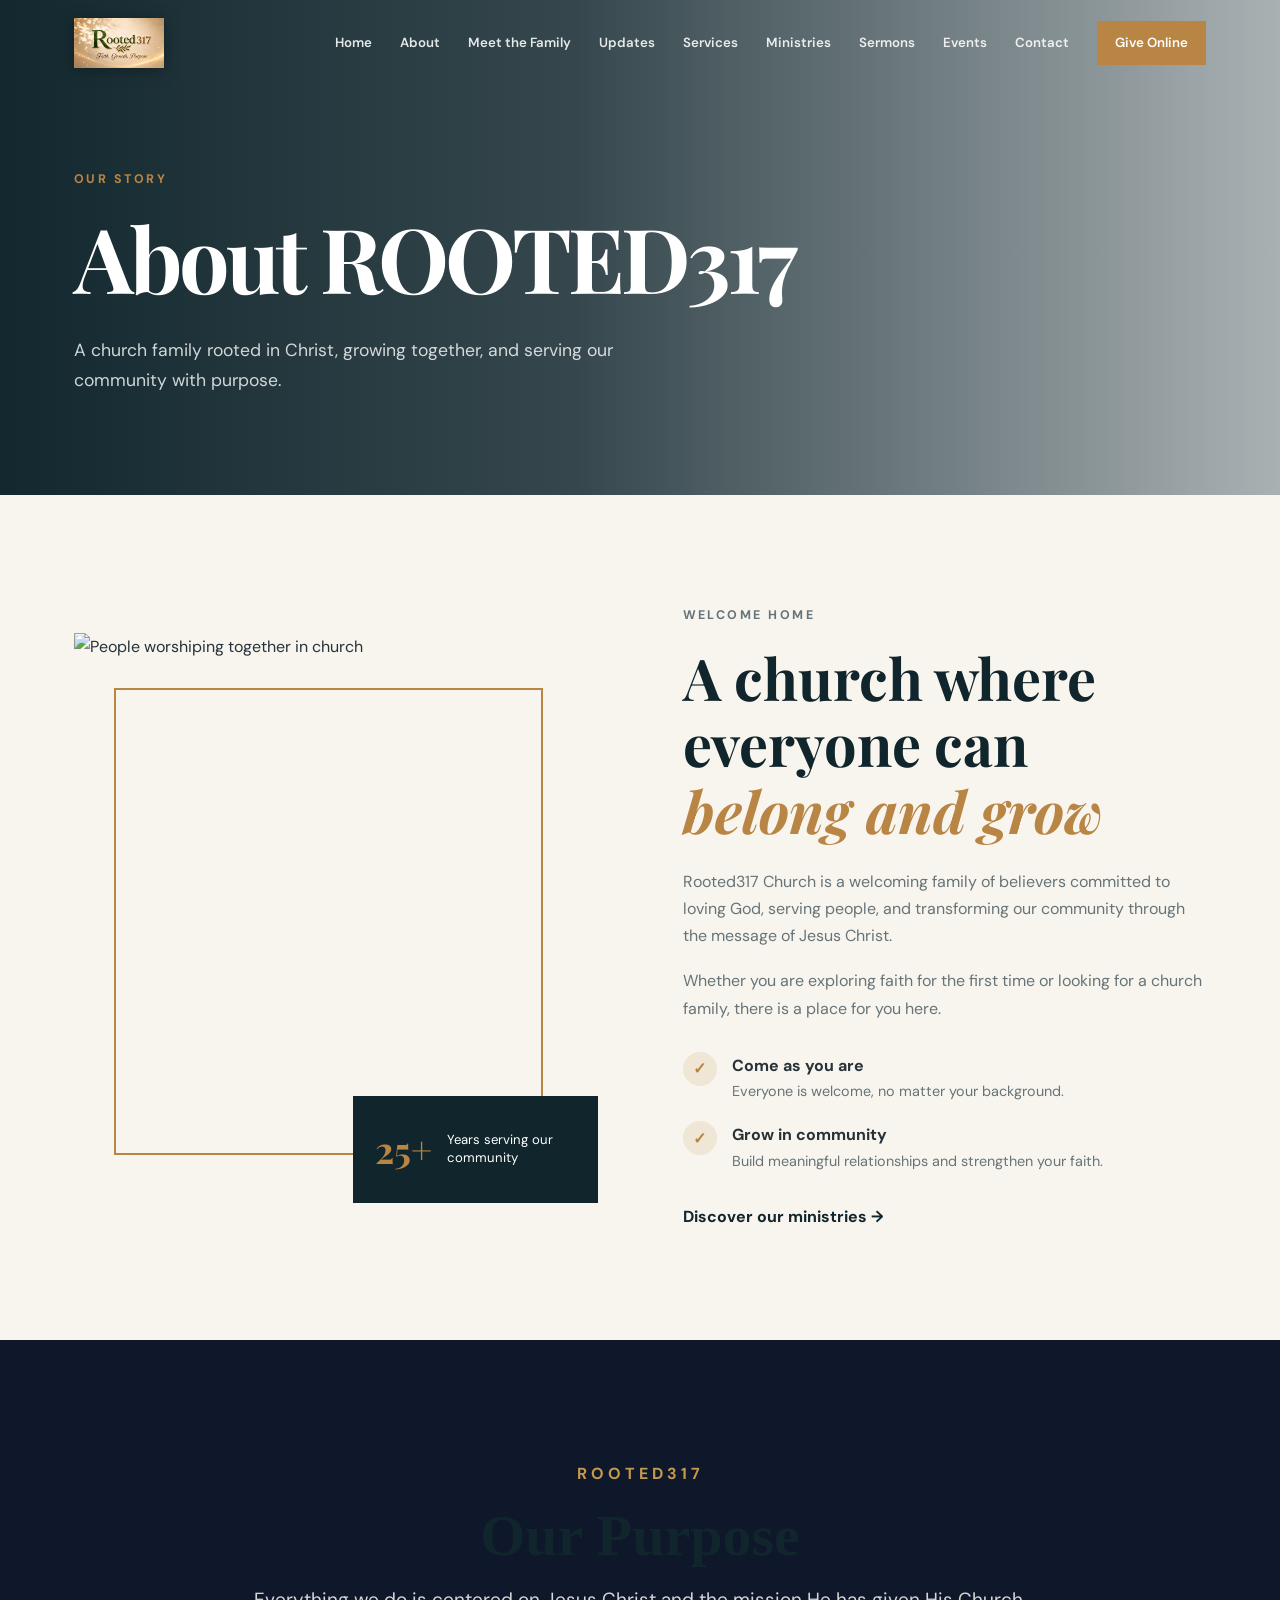
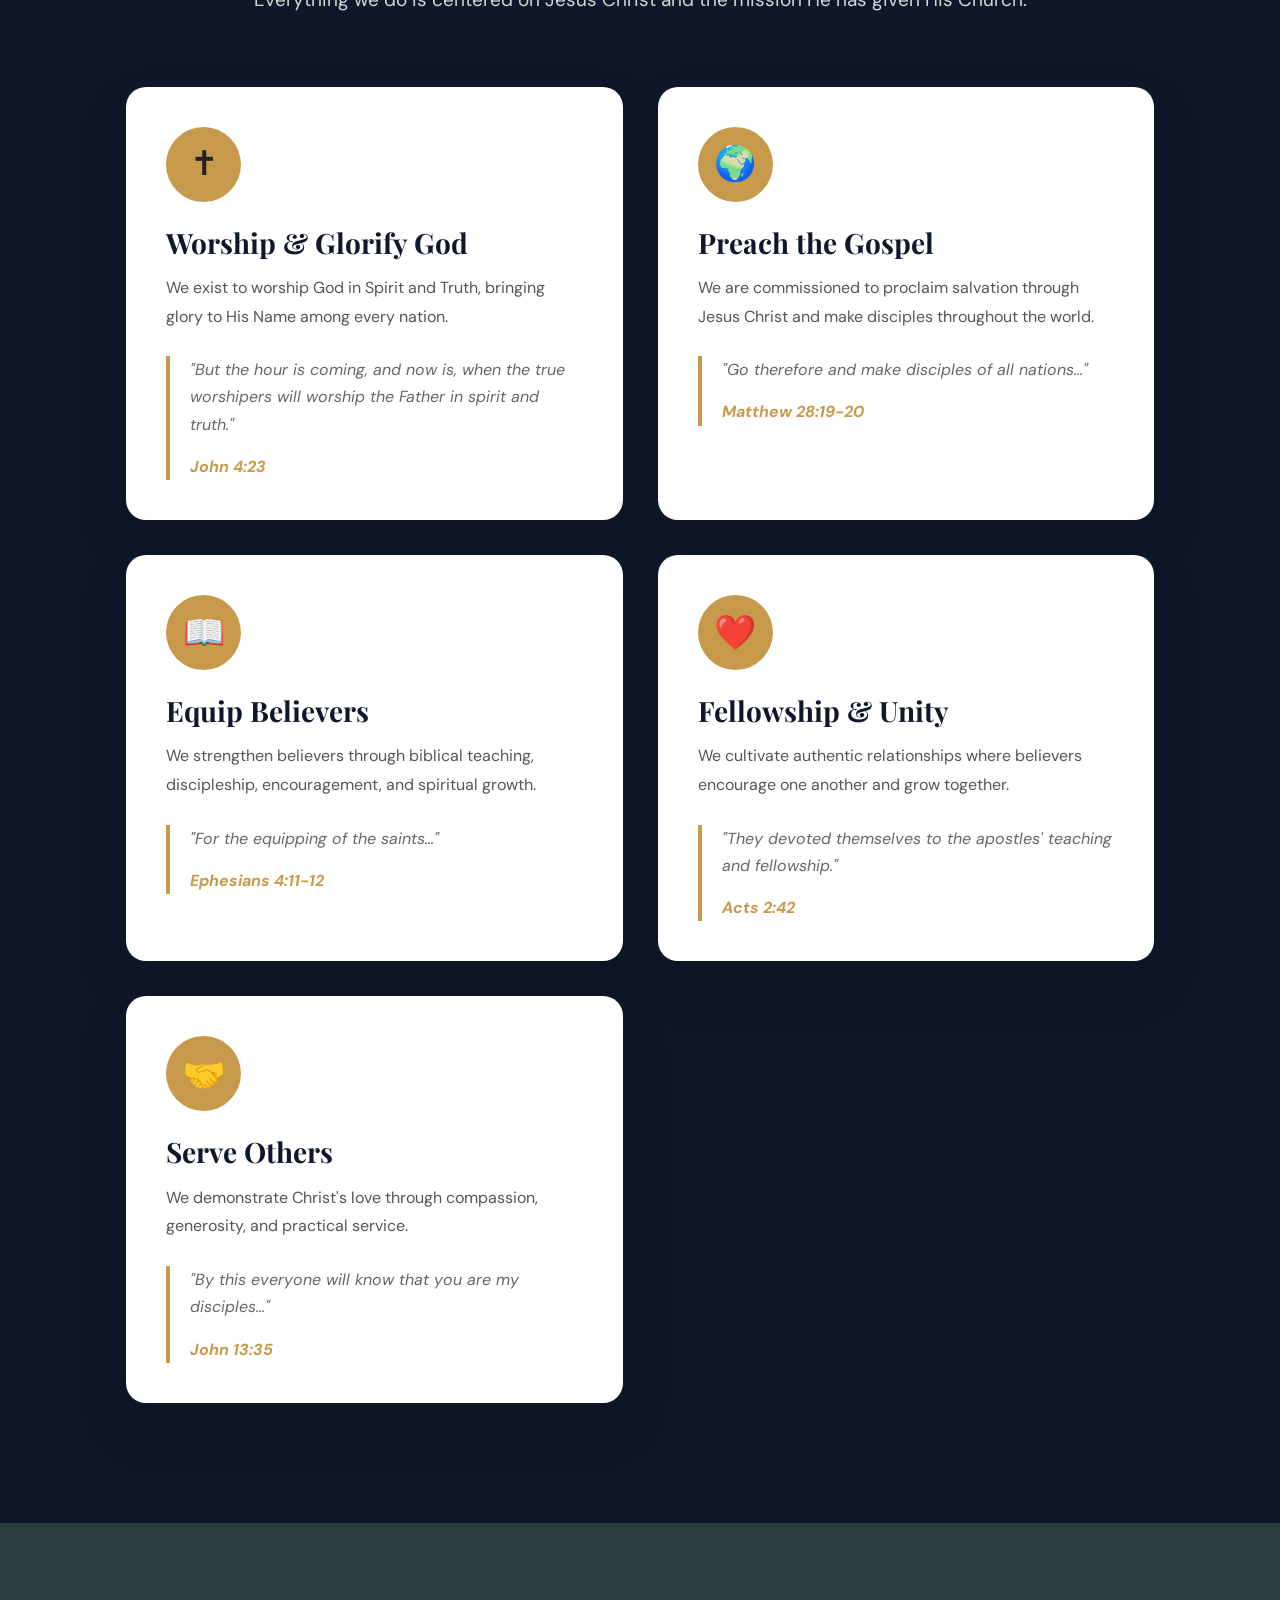
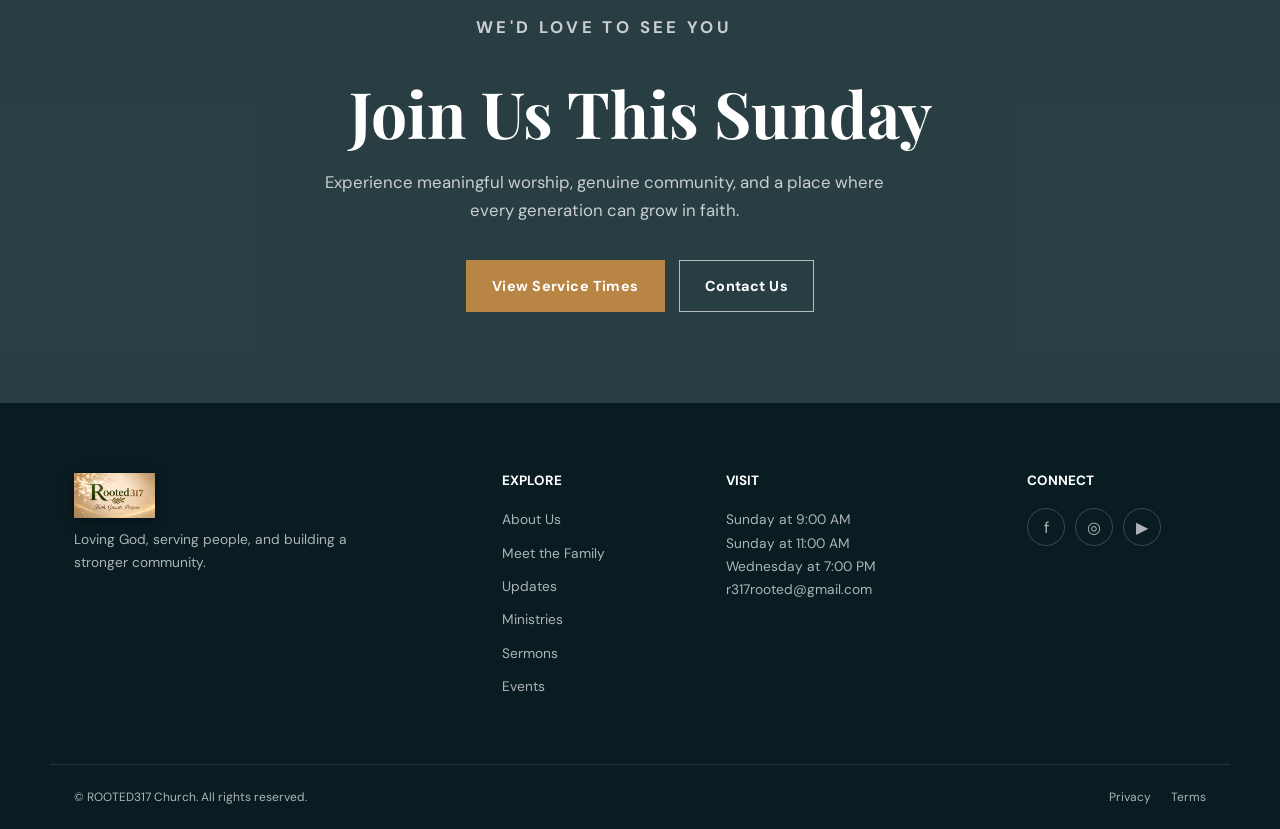
==== about.html @ 56552b2c "Major mobile fix + multi-page restructure - Comprehensive mobile CSS: hero, images, video, grids, ca" ====
<!DOCTYPE html>
<html lang="en">
<head>
  <meta charset="UTF-8" />

  <meta
    name="viewport"
    content="width=device-width, initial-scale=1.0"
  />

  <meta
    name="description"
    content="Learn about ROOTED317 Church — our story, purpose, and mission to love God, serve people, and build a stronger community."
  />

  <title>About — ROOTED317 Church</title>

  <link rel="preconnect" href="https://fonts.googleapis.com" />
  <link rel="preconnect" href="https://fonts.gstatic.com" crossorigin />

  <link
    href="https://fonts.googleapis.com/css2?family=DM+Sans:wght@400;500;600;700&family=Playfair+Display:wght@600;700&display=swap"
    rel="stylesheet"
  />

  <link rel="stylesheet" href="style.css" />

  <style>
    .page-hero {
      align-items: center;
      background:
        url("https://images.unsplash.com/photo-1501281668745-f7f57925c3b4?auto=format&fit=crop&w=1800&q=85")
        center / cover no-repeat;
      color: var(--white);
      display: flex;
      min-height: 55vh;
      overflow: hidden;
      padding-block: 160px 90px;
      position: relative;
    }

    .page-hero-overlay {
      background:
        linear-gradient(
          90deg,
          rgba(9, 31, 38, 0.96) 0%,
          rgba(9, 31, 38, 0.82) 45%,
          rgba(9, 31, 38, 0.35) 100%
        );
      inset: 0;
      position: absolute;
    }

    .page-hero-content {
      position: relative;
      z-index: 2;
    }

    .page-hero h1 {
      color: var(--white);
      font-size: clamp(2.2rem, 7vw, 5.8rem);
      letter-spacing: -0.045em;
      max-width: 760px;
    }

    .page-hero h1 span {
      color: var(--primary);
      display: block;
      font-style: italic;
    }

    .page-hero-description {
      color: rgba(255, 255, 255, 0.8);
      font-size: 1.1rem;
      margin: 28px 0 0;
      max-width: 570px;
    }

    .cta-section {
      background:
        url("https://images.unsplash.com/photo-1559027615-cd4628902d4a?auto=format&fit=crop&w=1800&q=80")
        center / cover no-repeat;
      color: var(--white);
      display: flex;
      min-height: 480px;
      overflow: hidden;
      position: relative;
    }

    .cta-background {
      background: rgba(10, 34, 40, 0.87);
      inset: 0;
      position: absolute;
    }

    .cta-content {
      max-width: 700px;
      padding-block: 90px;
      position: relative;
      text-align: center;
      z-index: 2;
    }

    .cta-content h2 {
      color: var(--white);
      font-size: clamp(2.3rem, 5vw, 4rem);
      margin-bottom: 18px;
    }

    .cta-content > p {
      color: rgba(255, 255, 255, 0.75);
      font-size: 1.05rem;
      margin-bottom: 35px;
      max-width: 580px;
    }

    .cta-buttons {
      display: flex;
      flex-wrap: wrap;
      gap: 14px;
      justify-content: center;
    }
  </style>
</head>

<body>
  <!-- Navigation -->
  <header class="header" id="header">
    <nav class="navbar container">
      <a href="index.html" class="logo">
        <img src="ROOTED-logo.jpg" alt="ROOTED317 Logo" class="logo-img">
      </a>

      <button
        class="menu-button"
        id="menuButton"
        aria-label="Open navigation menu"
        aria-expanded="false"
      >
        <span></span>
        <span></span>
        <span></span>
      </button>

      <div class="nav-menu" id="navMenu">
        <a href="index.html">Home</a>
        <a href="about.html" class="active">About</a>
        <a href="meet-the-family.html">Meet the Family</a>
        <a href="updates.html">Updates</a>
        <a href="services.html">Services</a>
        <a href="ministries.html">Ministries</a>
        <a href="sermons.html">Sermons</a>
        <a href="events.html">Events</a>
        <a href="contact.html">Contact</a>

        <a href="give.html" class="nav-button">
          Give Online
        </a>
      </div>
    </nav>
  </header>

  <main>
    <!-- Page Hero -->
    <section class="page-hero">
      <div class="page-hero-overlay"></div>

      <div class="container page-hero-content">
        <p class="eyebrow hero-animation">
          Our Story
        </p>

        <h1 class="hero-animation">
          About ROOTED317
        </h1>

        <p class="page-hero-description hero-animation">
          A church family rooted in Christ, growing together,
          and serving our community with purpose.
        </p>
      </div>
    </section>

    <!-- Welcome -->
    <section class="section welcome-section">
      <div class="container two-column">
        <div class="image-composition reveal-left">
          <div class="main-image">
            <img
              src="https://images.unsplash.com/photo-1507692049790-de58290a4334?auto=format&fit=crop&w=1200&q=80"
              alt="People worshiping together in church"
            />
          </div>

          <div class="experience-card floating-card">
            <strong>25+</strong>
            <span>Years serving our community</span>
          </div>

          <div class="image-decoration"></div>
        </div>

        <div class="welcome-content reveal-right">
          <p class="eyebrow">Welcome home</p>

          <h2>
            A church where everyone can
            <span>belong and grow</span>
          </h2>

          <p>
            Rooted317 Church is a welcoming family of believers
            committed to loving God, serving people, and transforming our
            community through the message of Jesus Christ.
          </p>

          <p>
            Whether you are exploring faith for the first time or looking
            for a church family, there is a place for you here.
          </p>

          <div class="feature-list">
            <div class="feature-item">
              <div class="check-icon">✓</div>

              <div>
                <strong>Come as you are</strong>
                <p>Everyone is welcome, no matter your background.</p>
              </div>
            </div>

            <div class="feature-item">
              <div class="check-icon">✓</div>

              <div>
                <strong>Grow in community</strong>
                <p>Build meaningful relationships and strengthen your faith.</p>
              </div>
            </div>
          </div>

          <a href="ministries.html" class="text-link">
            Discover our ministries →
          </a>
        </div>
      </div>
    </section>

    <!-- Our Purpose -->
    <section class="purpose-section" id="purpose">

      <div class="container">

        <div class="section-title reveal">

          <span class="section-subtitle">
            ROOTED317
          </span>

          <h2>
            Our Purpose
          </h2>

          <p>
            Everything we do is centered on Jesus Christ and the mission
            He has given His Church.
          </p>

        </div>

        <div class="purpose-grid">

          <!-- Card -->

          <div class="purpose-card reveal">

            <div class="purpose-icon">
                ✝
            </div>

            <h3>
                Worship & Glorify God
            </h3>

            <p>

                We exist to worship God in Spirit and Truth,
                bringing glory to His Name among every nation.

            </p>

            <blockquote>

                "But the hour is coming, and now is, when the true worshipers
                will worship the Father in spirit and truth."

                <span>
                    John 4:23
                </span>

            </blockquote>

          </div>

          <!-- Card -->

          <div class="purpose-card reveal">

            <div class="purpose-icon">

                🌍

            </div>

            <h3>

                Preach the Gospel

            </h3>

            <p>

                We are commissioned to proclaim salvation through
                Jesus Christ and make disciples throughout the world.

            </p>

            <blockquote>

                "Go therefore and make disciples of all nations..."

                <span>

                    Matthew 28:19-20

                </span>

            </blockquote>

          </div>

          <!-- Card -->

          <div class="purpose-card reveal">

            <div class="purpose-icon">

                📖

            </div>

            <h3>

                Equip Believers

            </h3>

            <p>

                We strengthen believers through biblical teaching,
                discipleship, encouragement, and spiritual growth.

            </p>

            <blockquote>

                "For the equipping of the saints..."

                <span>

                    Ephesians 4:11-12

                </span>

            </blockquote>

          </div>

          <!-- Card -->

          <div class="purpose-card reveal">

            <div class="purpose-icon">

                ❤️

            </div>

            <h3>

                Fellowship & Unity

            </h3>

            <p>

                We cultivate authentic relationships where believers
                encourage one another and grow together.

            </p>

            <blockquote>

                "They devoted themselves to the apostles'
                teaching and fellowship."

                <span>

                    Acts 2:42

                </span>

            </blockquote>

          </div>

          <!-- Card -->

          <div class="purpose-card reveal">

            <div class="purpose-icon">

                🤝

            </div>

            <h3>

                Serve Others

            </h3>

            <p>

                We demonstrate Christ's love through compassion,
                generosity, and practical service.

            </p>

            <blockquote>

                "By this everyone will know that you are
                my disciples..."

                <span>

                    John 13:35

                </span>

            </blockquote>

          </div>

        </div>

      </div>

    </section>

    <!-- Join Us CTA -->
    <section class="cta-section">
      <div class="cta-background"></div>

      <div class="container cta-content reveal">
        <p class="eyebrow">We'd love to see you</p>

        <h2>Join Us This Sunday</h2>

        <p>
          Experience meaningful worship, genuine community, and a place
          where every generation can grow in faith.
        </p>

        <div class="cta-buttons">
          <a href="services.html" class="button button-primary">
            View Service Times
          </a>

          <a href="contact.html" class="button button-outline">
            Contact Us
          </a>
        </div>
      </div>
    </section>
  </main>

  <!-- Footer -->
  <footer class="footer">
    <div class="container footer-grid">
      <div>
        <a href="index.html" class="logo footer-logo">
        <img src="ROOTED-logo.jpg" alt="ROOTED317 Logo" class="logo-img">
        </a>

        <p>
          Loving God, serving people, and building a stronger community.
        </p>
      </div>

      <div>
        <h3>Explore</h3>
        <a href="about.html">About Us</a>
        <a href="meet-the-family.html">Meet the Family</a>
        <a href="updates.html">Updates</a>
        <a href="ministries.html">Ministries</a>
        <a href="sermons.html">Sermons</a>
        <a href="events.html">Events</a>
      </div>

      <div>
        <h3>Visit</h3>
        <p>Sunday at 9:00 AM</p>
        <p>Sunday at 11:00 AM</p>
        <p>Wednesday at 7:00 PM</p>
        <p>
          <a href="mailto:r317rooted@gmail.com">r317rooted@gmail.com</a>
        </p>
      </div>

      <div>
        <h3>Connect</h3>
        <div class="social-links">
          <a href="#" aria-label="Facebook">f</a>
          <a href="#" aria-label="Instagram">◎</a>
          <a href="https://www.youtube.com/live/7pUGcycP3KI" target="_blank" rel="noopener" aria-label="YouTube">▶</a>
        </div>
      </div>
    </div>

    <div class="container footer-bottom">
      <p>
        © <span id="currentYear"></span> ROOTED317 Church.
        All rights reserved.
      </p>

      <div>
        <a href="#">Privacy</a>
        <a href="#">Terms</a>
      </div>
    </div>
  </footer>

  <script src="script.js"></script>

  <!-- Hamburger menu toggle -->
  <script>
    (function () {
      var header = document.getElementById('header');
      var menuButton = document.getElementById('menuButton');
      var navMenu = document.getElementById('navMenu');

      menuButton.addEventListener('click', function () {
        var isOpen = navMenu.classList.toggle('active');
        menuButton.classList.toggle('active');
        menuButton.setAttribute('aria-expanded', isOpen);
        document.body.classList.toggle('menu-open');
      });

      navMenu.querySelectorAll('a').forEach(function (link) {
        link.addEventListener('click', function () {
          navMenu.classList.remove('active');
          menuButton.classList.remove('active');
          menuButton.setAttribute('aria-expanded', 'false');
          document.body.classList.remove('menu-open');
        });
      });

      window.addEventListener('scroll', function () {
        header.classList.toggle('scrolled', window.scrollY > 50);
      });

      if (window.scrollY > 50) {
        header.classList.add('scrolled');
      }
    })();
  </script>
</body>
</html>
---- style.css ----
:root {
  --primary: #b98545;
  --primary-dark: #8e602f;
  --navy: #10252c;
  --navy-light: #173a43;
  --cream: #f8f5ee;
  --white: #ffffff;
  --text: #263238;
  --muted: #667479;
  --border: #e3e1dc;
  --shadow: 0 20px 55px rgba(15, 37, 44, 0.12);
  --transition: 300ms ease;
}

* {
  box-sizing: border-box;
  margin: 0;
  padding: 0;
}

html {
  scroll-behavior: smooth;
  scroll-padding-top: 85px;
}

body {
  background: var(--white);
  color: var(--text);
  font-family: "DM Sans", sans-serif;
  line-height: 1.7;
  overflow-x: hidden;
}

body.menu-open {
  overflow: hidden;
}

img {
  display: block;
  max-width: 100%;
}

a {
  color: inherit;
  text-decoration: none;
}

button,
input,
textarea {
  font: inherit;
}

button {
  cursor: pointer;
}

h1,
h2,
h3 {
  color: var(--navy);
  font-family: "Playfair Display", serif;
  line-height: 1.15;
}

.container {
  margin-inline: auto;
  max-width: 1180px;
  padding-inline: 24px;
  width: 100%;
}

.section {
  padding-block: 110px;
}

.eyebrow {
  color: var(--primary);
  font-size: 0.78rem;
  font-weight: 700;
  letter-spacing: 0.2em;
  margin-bottom: 14px;
  text-transform: uppercase;
}

.button {
  align-items: center;
  border: 1px solid transparent;
  display: inline-flex;
  font-size: 0.9rem;
  font-weight: 700;
  justify-content: center;
  letter-spacing: 0.03em;
  min-height: 52px;
  padding: 13px 25px;
  transition:
    transform var(--transition),
    background var(--transition),
    color var(--transition),
    box-shadow var(--transition),
    border-color var(--transition);
}

.button:hover {
  transform: translateY(-3px);
}

.button-primary {
  background: var(--primary);
  color: var(--white);
}

.button-primary:hover {
  background: var(--primary-dark);
  box-shadow: 0 12px 25px rgba(185, 133, 69, 0.28);
}

.button-outline {
  border-color: rgba(255, 255, 255, 0.65);
  color: var(--white);
}

.button-outline:hover {
  background: var(--white);
  color: var(--navy);
}

.button-dark {
  background: var(--navy);
  color: var(--white);
}

.button-light {
  background: var(--white);
  color: var(--navy);
}

.section-heading {
  margin: 0 auto 55px;
  max-width: 680px;
  text-align: center;
}

.section-heading h2,
.heading-row h2 {
  font-size: clamp(1.8rem, 5vw, 3.4rem);
  margin-bottom: 18px;
}

.section-heading > p:last-child {
  color: var(--muted);
}

.section-heading.light h2,
.section-heading.light > p:last-child {
  color: var(--white);
}

/* Header */

.header {
  left: 0;
  padding-block: 18px;
  position: fixed;
  right: 0;
  top: 0;
  transition:
    background var(--transition),
    padding var(--transition),
    box-shadow var(--transition),
    backdrop-filter var(--transition);
  z-index: 1000;
}

.header.scrolled {
  background: rgba(255, 255, 255, 0.97);
  backdrop-filter: blur(20px);
  box-shadow: 0 6px 30px rgba(10, 30, 36, 0.1);
  padding-block: 10px;
}

.navbar {
  align-items: center;
  display: flex;
  justify-content: space-between;
}

.logo {
  align-items: center;
  color: var(--white);
  display: flex;
  gap: 11px;
  position: relative;
  z-index: 1002;
}

.logo-img {
  height: 50px;
  width: auto;
  object-fit: contain;
  transition: transform var(--transition);
  mix-blend-mode: screen;
  filter: drop-shadow(0 2px 8px rgba(0, 0, 0, 0.3));
}

@media (max-width: 680px) {
  .logo-img {
    height: 38px;
  }
}

.logo:hover .logo-img {
  transform: scale(1.05);
}

.header.scrolled .logo {
  color: var(--navy);
}

.header.scrolled .logo-img {
  mix-blend-mode: multiply;
  filter: none;
}

.logo-icon {
  align-items: center;
  border: 1px solid currentColor;
  border-radius: 50%;
  display: flex;
  font-family: serif;
  font-size: 1.5rem;
  height: 43px;
  justify-content: center;
  width: 43px;
  transition: transform var(--transition), background var(--transition), color var(--transition);
}

.logo:hover .logo-icon {
  transform: rotate(10deg) scale(1.05);
  background: var(--primary);
  border-color: var(--primary);
  color: var(--white);
}

.logo strong,
.logo small {
  display: block;
  line-height: 1.15;
}

.logo strong {
  font-family: "Playfair Display", serif;
  font-size: 1.2rem;
}

.logo small {
  font-size: 0.62rem;
  letter-spacing: 0.14em;
  margin-top: 4px;
  text-transform: uppercase;
}

.nav-menu {
  align-items: center;
  display: flex;
  gap: 28px;
}

.nav-menu > a {
  color: rgba(255, 255, 255, 0.88);
  font-size: 0.83rem;
  font-weight: 600;
  position: relative;
}

.header.scrolled .nav-menu > a {
  color: var(--navy);
}

.nav-menu > a:not(.nav-button)::after {
  background: var(--primary);
  bottom: -7px;
  content: "";
  height: 2px;
  left: 0;
  position: absolute;
  transform: scaleX(0);
  transform-origin: right;
  transition: transform var(--transition);
  width: 100%;
}

.nav-menu > a:hover::after {
  transform: scaleX(1);
  transform-origin: left;
}

.nav-menu .nav-button {
  background: var(--primary);
  color: var(--white);
  padding: 11px 18px;
  transition: background var(--transition), transform var(--transition);
}

.nav-menu .nav-button:hover {
  background: var(--primary-dark);
  transform: translateY(-2px);
}

.menu-button {
  background: transparent;
  border: 0;
  display: none;
  height: 42px;
  position: relative;
  width: 42px;
  z-index: 1002;
}

.menu-button span {
  background: var(--white);
  height: 2px;
  left: 8px;
  position: absolute;
  transition: var(--transition);
  width: 26px;
}

.header.scrolled .menu-button span {
  background: var(--navy);
}

.menu-button span:nth-child(1) {
  top: 12px;
}

.menu-button span:nth-child(2) {
  top: 20px;
}

.menu-button span:nth-child(3) {
  top: 28px;
}

.menu-button.active span:nth-child(1) {
  top: 20px;
  transform: rotate(45deg);
}

.menu-button.active span:nth-child(2) {
  opacity: 0;
}

.menu-button.active span:nth-child(3) {
  top: 20px;
  transform: rotate(-45deg);
}

/* Hero */

.hero {
  align-items: center;
  background:
    url("https://images.unsplash.com/photo-1501281668745-f7f57925c3b4?auto=format&fit=crop&w=1800&q=85")
    center / cover no-repeat;
  color: var(--white);
  display: flex;
  min-height: 100vh;
  overflow: hidden;
  padding-block: 140px 100px;
  position: relative;
}

.hero-overlay {
  background:
    linear-gradient(
      90deg,
      rgba(9, 31, 38, 0.96) 0%,
      rgba(9, 31, 38, 0.82) 45%,
      rgba(9, 31, 38, 0.35) 100%
    );
  inset: 0;
  position: absolute;
}

.hero-content {
  position: relative;
  z-index: 2;
}

.hero h1 {
  color: var(--white);
  font-size: clamp(2.2rem, 8vw, 6.8rem);
  letter-spacing: -0.045em;
  max-width: 760px;
}

.hero h1 span {
  color: var(--primary);
  display: block;
  font-style: italic;
}

.hero-description {
  color: rgba(255, 255, 255, 0.8);
  font-size: 1.1rem;
  margin: 28px 0 35px;
  max-width: 570px;
}

.hero-buttons {
  display: flex;
  flex-wrap: wrap;
  gap: 14px;
}

.service-banner {
  align-items: center;
  backdrop-filter: blur(12px);
  background: rgba(255, 255, 255, 0.09);
  border: 1px solid rgba(255, 255, 255, 0.14);
  display: flex;
  gap: 18px;
  margin-top: 58px;
  max-width: 620px;
  padding: 18px 22px;
  transition: transform var(--transition), background var(--transition);
}

.service-banner:hover {
  transform: translateY(-3px);
  background: rgba(255, 255, 255, 0.14);
}

.service-icon {
  align-items: center;
  background: var(--primary);
  border-radius: 50%;
  display: flex;
  flex-shrink: 0;
  height: 44px;
  justify-content: center;
  width: 44px;
  transition: transform var(--transition);
}

.service-banner:hover .service-icon {
  transform: rotate(15deg);
}

.service-banner small,
.service-banner strong {
  display: block;
}

.service-banner small {
  color: rgba(255, 255, 255, 0.66);
  font-size: 0.75rem;
  text-transform: uppercase;
}

.service-banner a {
  color: var(--primary);
  font-size: 0.85rem;
  font-weight: 700;
  margin-left: auto;
}

.hero-shape {
  border: 1px solid rgba(255, 255, 255, 0.12);
  border-radius: 50%;
  position: absolute;
}

.hero-shape-one {
  animation: rotateShape 18s linear infinite;
  height: 400px;
  right: -130px;
  top: 120px;
  width: 400px;
}

.hero-shape-two {
  animation: floatShape 7s ease-in-out infinite;
  bottom: -160px;
  height: 330px;
  left: 45%;
  width: 330px;
}

.scroll-indicator {
  bottom: 28px;
  height: 35px;
  left: 50%;
  position: absolute;
  transform: translateX(-50%);
  width: 22px;
  z-index: 2;
}

.scroll-indicator::before {
  border: 1px solid rgba(255, 255, 255, 0.65);
  border-radius: 20px;
  content: "";
  inset: 0;
  position: absolute;
}

.scroll-indicator span {
  animation: scrollDot 1.8s infinite;
  background: var(--white);
  border-radius: 50%;
  height: 4px;
  left: 9px;
  position: absolute;
  top: 7px;
  width: 4px;
}

.hero-animation {
  animation: heroReveal 900ms both;
}

.hero h1 {
  animation-delay: 120ms;
}

.hero-description {
  animation-delay: 250ms;
}

.hero-buttons {
  animation-delay: 380ms;
}

.service-banner {
  animation-delay: 520ms;
}

/* Updates / Video */

.updates-section {
  background:
    radial-gradient(ellipse at 20% 0%, rgba(201, 154, 82, 0.12), transparent 50%),
    radial-gradient(ellipse at 80% 100%, rgba(45, 125, 110, 0.14), transparent 50%),
    #071418;
  position: relative;
  overflow: hidden;
}

.updates-section .section-heading h2 {
  color: var(--white);
}

.updates-section .section-heading h2 span {
  color: #efd29d;
  font-style: italic;
}

.updates-section .section-heading > p:last-child {
  color: rgba(255, 255, 255, 0.7);
}

.updates-video {
  margin-inline: auto;
  max-width: 760px;
}

.updates-video-stage {
  align-items: center;
  background:
    linear-gradient(160deg, rgba(201, 154, 82, 0.1), transparent 40%),
    linear-gradient(340deg, rgba(45, 125, 110, 0.12), transparent 40%),
    rgba(255, 255, 255, 0.02);
  border: 1px solid rgba(255, 255, 255, 0.08);
  box-shadow: 0 40px 90px rgba(0, 0, 0, 0.5);
  display: grid;
  gap: 34px;
  grid-template-columns: 260px 1fr;
  padding: clamp(20px, 4vw, 36px);
}

.updates-video-frame {
  background: #000;
  box-shadow:
    0 0 0 1px rgba(201, 154, 82, 0.25),
    0 30px 70px rgba(0, 0, 0, 0.55);
  overflow: hidden;
  width: 100%;
}

.updates-video-frame video {
  display: block;
  height: auto;
  width: 100%;
}

.updates-video-caption {
  display: flex;
  flex-direction: column;
  gap: 16px;
}

.coming-soon-badge {
  align-items: center;
  background: rgba(201, 154, 82, 0.12);
  border: 1px solid rgba(201, 154, 82, 0.4);
  color: #efd29d;
  display: inline-flex;
  font-size: 0.7rem;
  font-weight: 700;
  gap: 10px;
  letter-spacing: 0.18em;
  padding: 9px 16px;
  text-transform: uppercase;
  width: fit-content;
}

.coming-soon-badge .dot {
  animation: badgePulse 1.8s ease-in-out infinite;
  background: #c99a52;
  border-radius: 50%;
  height: 8px;
  width: 8px;
}

@keyframes badgePulse {
  0%, 100% { opacity: 1; transform: scale(1); }
  50% { opacity: 0.4; transform: scale(0.8); }
}

.updates-video-caption h3 {
  color: var(--white);
  font-family: Georgia, "Times New Roman", serif;
  font-size: clamp(1.4rem, 3vw, 1.9rem);
  font-style: italic;
  line-height: 1.3;
}

.updates-video-caption > p {
  color: rgba(255, 255, 255, 0.6);
  font-size: 0.82rem;
  letter-spacing: 0.1em;
  text-transform: uppercase;
}

.updates-button {
  background: #c99a52;
  color: #071418;
  width: fit-content;
}

.updates-button:hover {
  background: #efd29d;
  box-shadow: 0 12px 25px rgba(201, 154, 82, 0.28);
}

@media (max-width: 680px) {
  .updates-video-stage {
    gap: 22px;
    grid-template-columns: 1fr;
    padding: 20px;
  }

  .updates-video-frame {
    margin-inline: auto;
    max-width: 280px;
  }

  .updates-button {
    width: 100%;
  }
}

/* Welcome */

.welcome-section {
  background: var(--cream);
}

.two-column {
  align-items: center;
  display: grid;
  gap: 85px;
  grid-template-columns: 1fr 1fr;
}

.image-composition {
  min-height: 570px;
  position: relative;
}

.main-image {
  height: 520px;
  overflow: hidden;
  width: 88%;
}

.main-image img {
  height: 100%;
  object-fit: cover;
  transition: transform 700ms ease;
  width: 100%;
}

.main-image:hover img {
  transform: scale(1.04);
}

.image-decoration {
  border: 2px solid var(--primary);
  height: 82%;
  left: 40px;
  position: absolute;
  top: 55px;
  width: 82%;
  z-index: -1;
  transition: transform 600ms ease;
}

.image-composition:hover .image-decoration {
  transform: translate(8px, 8px);
}

.experience-card {
  align-items: center;
  background: var(--navy);
  bottom: 0;
  color: var(--white);
  display: flex;
  gap: 15px;
  max-width: 245px;
  padding: 22px;
  position: absolute;
  right: 0;
  transition: transform var(--transition);
}

.experience-card:hover {
  transform: translateY(-5px);
}

.experience-card strong {
  color: var(--primary);
  font-family: "Playfair Display", serif;
  font-size: 2.3rem;
}

.experience-card span {
  font-size: 0.82rem;
  line-height: 1.4;
}

.floating-card {
  animation: floatingCard 4s ease-in-out infinite;
}

.welcome-content h2 {
  font-size: clamp(2.3rem, 5vw, 3.6rem);
  margin-bottom: 25px;
}

.welcome-content h2 span {
  color: var(--primary);
  display: block;
  font-style: italic;
}

.welcome-content > p {
  color: var(--muted);
  margin-bottom: 18px;
}

.feature-list {
  display: grid;
  gap: 18px;
  margin: 30px 0;
}

.feature-item {
  display: flex;
  gap: 15px;
  transition: transform var(--transition);
}

.feature-item:hover {
  transform: translateX(8px);
}

.feature-item p {
  color: var(--muted);
  font-size: 0.9rem;
}

.check-icon {
  align-items: center;
  background: rgba(185, 133, 69, 0.14);
  border-radius: 50%;
  color: var(--primary);
  display: flex;
  flex-shrink: 0;
  font-weight: 700;
  height: 34px;
  justify-content: center;
  width: 34px;
  transition: background var(--transition), transform var(--transition);
}

.feature-item:hover .check-icon {
  background: var(--primary);
  color: var(--white);
  transform: scale(1.1);
}

.text-link {
  color: var(--navy);
  font-weight: 700;
  transition: color var(--transition);
}

.text-link:hover {
  color: var(--primary);
}

/* Services */

.services-section {
  background: var(--white);
}

.service-grid {
  display: grid;
  gap: 24px;
  grid-template-columns: repeat(3, 1fr);
}

.service-card {
  border: 1px solid var(--border);
  padding: 44px 30px;
  position: relative;
  text-align: center;
  transition:
    transform var(--transition),
    box-shadow var(--transition),
    border-color var(--transition);
}

.service-card:hover {
  border-color: var(--primary);
  box-shadow: var(--shadow);
  transform: translateY(-8px);
}

.service-card.featured {
  background: var(--navy);
  border-color: var(--navy);
  color: var(--white);
  transform: translateY(-14px);
}

.service-card.featured:hover {
  transform: translateY(-22px);
}

.service-card.featured h3 {
  color: var(--white);
}

.popular-label {
  background: var(--primary);
  color: var(--white);
  font-size: 0.65rem;
  font-weight: 700;
  letter-spacing: 0.15em;
  padding: 6px 13px;
  position: absolute;
  right: 0;
  text-transform: uppercase;
  top: 0;
}

.card-icon {
  align-items: center;
  background: rgba(185, 133, 69, 0.12);
  border-radius: 50%;
  color: var(--primary);
  display: flex;
  font-size: 1.4rem;
  height: 62px;
  justify-content: center;
  margin: 0 auto 25px;
  width: 62px;
  transition: transform var(--transition), background var(--transition);
}

.service-card:hover .card-icon {
  transform: scale(1.1) rotate(10deg);
  background: var(--primary);
  color: var(--white);
}

.service-card h3 {
  font-size: 1.45rem;
}

.service-time {
  color: var(--primary);
  font-size: 1.8rem;
  font-weight: 700;
  margin: 14px 0;
}

.service-card > p:not(.service-time) {
  color: var(--muted);
  font-size: 0.92rem;
  margin-bottom: 20px;
}

.service-card.featured > p:not(.service-time) {
  color: rgba(255, 255, 255, 0.68);
}

.service-card > span {
  border-top: 1px solid var(--border);
  display: block;
  font-size: 0.76rem;
  padding-top: 18px;
}

.service-card.featured > span {
  border-color: rgba(255, 255, 255, 0.15);
}

/* Ministries */

.ministries-section {
  background: var(--navy);
}

.ministry-grid {
  display: grid;
  gap: 25px;
  grid-template-columns: repeat(3, 1fr);
}

.ministry-card {
  background: var(--white);
  overflow: hidden;
  transition: transform var(--transition), box-shadow var(--transition);
}

.ministry-card:hover {
  transform: translateY(-10px);
  box-shadow: 0 25px 50px rgba(0, 0, 0, 0.2);
}

.ministry-card img {
  height: 270px;
  object-fit: cover;
  transition: transform 650ms ease;
  width: 100%;
}

.ministry-card:hover img {
  transform: scale(1.07);
}

.ministry-gallery {
  display: grid;
  gap: 4px;
  grid-template-columns: 1fr 1fr;
  overflow: hidden;
}

.ministry-gallery img {
  height: 180px;
  width: 100%;
}

.ministry-gallery img:first-child {
  grid-column: 1 / -1;
  height: 200px;
}

.ministry-content {
  padding: 28px;
}

.ministry-content > span,
.sermon-content > span {
  color: var(--primary);
  font-size: 0.7rem;
  font-weight: 700;
  letter-spacing: 0.13em;
  text-transform: uppercase;
}

.ministry-content h3 {
  font-size: 1.55rem;
  margin: 8px 0 13px;
}

.ministry-content p {
  color: var(--muted);
  font-size: 0.9rem;
  margin-bottom: 18px;
}

.ministry-content a {
  color: var(--navy);
  font-size: 0.82rem;
  font-weight: 700;
  transition: color var(--transition);
}

.ministry-content a:hover {
  color: var(--primary);
}

/* Sermons */

.heading-row {
  align-items: end;
  display: flex;
  justify-content: space-between;
  margin-bottom: 50px;
}

.sermon-grid {
  display: grid;
  gap: 25px;
  grid-template-columns: repeat(3, 1fr);
}

.sermon-card {
  background: var(--cream);
  transition:
    transform var(--transition),
    box-shadow var(--transition);
}

.sermon-card:hover {
  box-shadow: var(--shadow);
  transform: translateY(-7px);
}

.sermon-image {
  height: 240px;
  overflow: hidden;
  position: relative;
}

.sermon-image img {
  height: 100%;
  object-fit: cover;
  transition: transform 600ms ease;
  width: 100%;
}

.sermon-card:hover .sermon-image img {
  transform: scale(1.06);
}

.play-button {
  align-items: center;
  background: var(--primary);
  border: 0;
  border-radius: 50%;
  bottom: 18px;
  color: var(--white);
  display: flex;
  height: 54px;
  justify-content: center;
  position: absolute;
  right: 18px;
  text-decoration: none;
  transition:
    transform var(--transition),
    background var(--transition),
    box-shadow var(--transition);
  width: 54px;
}

.play-button:hover {
  background: var(--navy);
  box-shadow: 0 8px 20px rgba(16, 37, 44, 0.4);
  transform: scale(1.1);
}

.sermon-youtube-link {
  color: var(--primary);
  display: inline-block;
  font-size: 0.82rem;
  font-weight: 700;
  margin-top: 12px;
  transition: color var(--transition), transform var(--transition);
}

.sermon-youtube-link:hover {
  color: var(--navy);
  transform: translateX(4px);
}

.sermon-content {
  padding: 25px;
}

.sermon-content h3 {
  font-size: 1.35rem;
  margin: 9px 0 15px;
}

.sermon-content p {
  color: var(--muted);
  font-size: 0.78rem;
}

/* Events */

.events-section {
  background: var(--cream);
}

.event-list {
  background: var(--white);
}

.event-item {
  align-items: center;
  border-bottom: 1px solid var(--border);
  display: grid;
  gap: 28px;
  grid-template-columns: 90px 1fr auto;
  padding: 27px 32px;
  transition:
    background var(--transition),
    padding-left var(--transition);
}

.event-item:last-child {
  border-bottom: 0;
}

.event-item:hover {
  background: #fcfaf5;
  padding-left: 42px;
}

.event-date {
  border-right: 1px solid var(--border);
  text-align: center;
}

.event-date span {
  color: var(--primary);
  display: block;
  font-size: 0.7rem;
  font-weight: 700;
  letter-spacing: 0.13em;
}

.event-date strong {
  color: var(--navy);
  font-family: "Playfair Display", serif;
  font-size: 2.4rem;
  line-height: 1;
}

.event-information p,
.event-information span {
  color: var(--muted);
  font-size: 0.78rem;
}

.event-information h3 {
  font-size: 1.35rem;
  margin: 5px 0;
}

.event-item > a {
  color: var(--primary);
  font-size: 0.82rem;
  font-weight: 700;
}

/* Giving */

.give-section {
  align-items: center;
  background:
    url("https://images.unsplash.com/photo-1559027615-cd4628902d4a?auto=format&fit=crop&w=1800&q=80")
    center / cover no-repeat;
  color: var(--white);
  display: flex;
  min-height: 540px;
  overflow: hidden;
  position: relative;
  text-align: center;
}

.give-background {
  background: rgba(10, 34, 40, 0.87);
  inset: 0;
  position: absolute;
}

.give-content {
  max-width: 700px;
  padding-block: 90px;
  position: relative;
  z-index: 2;
}

.give-content h2 {
  color: var(--white);
  font-size: clamp(2.5rem, 6vw, 4.3rem);
}

.give-content > p:not(.eyebrow) {
  color: rgba(255, 255, 255, 0.75);
  margin: 22px auto 30px;
  max-width: 600px;
}

/* Giving widget */

.giving-widget {
  background: var(--white);
  box-shadow: 0 30px 70px rgba(0, 0, 0, 0.35);
  color: var(--text);
  margin: 50px auto 0;
  max-width: 640px;
  padding: 0;
  text-align: left;
}

.giving-payment-methods {
  border-bottom: 1px solid var(--border);
  display: flex;
}

.giving-method {
  align-items: center;
  background: transparent;
  border: 0;
  color: var(--muted);
  cursor: pointer;
  display: inline-flex;
  flex: 1;
  font-size: 0.9rem;
  font-weight: 700;
  gap: 10px;
  justify-content: center;
  padding: 18px 12px;
  position: relative;
  transition: color var(--transition), background var(--transition);
}

.giving-method::after {
  background: var(--primary);
  bottom: -1px;
  content: "";
  height: 3px;
  left: 0;
  position: absolute;
  transform: scaleX(0);
  transition: transform var(--transition);
  width: 100%;
}

.giving-method.is-active {
  color: var(--navy);
}

.giving-method.is-active::after {
  transform: scaleX(1);
}

.giving-method-icon {
  align-items: center;
  background: rgba(185, 133, 69, 0.12);
  border-radius: 50%;
  color: var(--primary);
  display: flex;
  font-size: 1rem;
  height: 32px;
  justify-content: center;
  width: 32px;
}

.giving-form {
  padding: 26px;
}

.giving-step {
  margin-bottom: 26px;
}

.giving-quick-row {
  align-items: start;
  display: grid;
  gap: 18px;
  grid-template-columns: 1.6fr 1fr;
}

.giving-quick-row .giving-step {
  margin-bottom: 0;
}

.giving-step-title {
  color: var(--navy);
  font-family: "DM Sans", sans-serif;
  font-size: 0.82rem;
  letter-spacing: 0.08em;
  margin-bottom: 14px;
  text-transform: uppercase;
}

.giving-amounts {
  display: grid;
  gap: 10px;
  grid-template-columns: repeat(3, 1fr);
}

.giving-amount {
  background: var(--cream);
  border: 2px solid var(--border);
  color: var(--navy);
  cursor: pointer;
  font-size: 1.05rem;
  font-weight: 700;
  padding: 13px 8px;
  transition:
    border-color var(--transition),
    background var(--transition),
    color var(--transition),
    transform var(--transition);
}

.giving-amount:hover {
  border-color: var(--primary);
  transform: translateY(-2px);
}

.giving-amount.is-active {
  background: var(--primary);
  border-color: var(--primary);
  color: var(--white);
}

.giving-custom {
  margin-top: 12px;
}

.giving-custom label {
  color: var(--muted);
  display: block;
  font-size: 0.8rem;
  font-weight: 700;
  margin-bottom: 6px;
}

.giving-frequency {
  display: grid;
  gap: 10px;
  grid-template-columns: 1fr 1fr;
}

.giving-frequency-option {
  background: var(--cream);
  border: 2px solid var(--border);
  color: var(--navy);
  cursor: pointer;
  font-size: 0.9rem;
  font-weight: 700;
  padding: 13px;
  transition:
    border-color var(--transition),
    background var(--transition),
    color var(--transition);
}

.giving-frequency-option.is-active {
  background: var(--navy);
  border-color: var(--navy);
  color: var(--white);
}

.giving-select {
  appearance: none;
  background: var(--cream);
  border: 1px solid var(--border);
  color: var(--text);
  font: inherit;
  padding: 13px;
  width: 100%;
}

.giving-form-row {
  display: grid;
  gap: 14px;
  grid-template-columns: 1fr 1fr;
}

.giving-form-group {
  margin-bottom: 14px;
}

.giving-form-group label {
  color: var(--navy);
  display: block;
  font-size: 0.8rem;
  font-weight: 700;
  margin-bottom: 6px;
}

.giving-form-group input {
  background: var(--white);
  border: 1px solid var(--border);
  color: var(--text);
  font: inherit;
  outline: none;
  padding: 12px;
  transition:
    border-color var(--transition),
    box-shadow var(--transition);
  width: 100%;
}

.giving-form-group input:focus {
  border-color: var(--primary);
  box-shadow: 0 0 0 3px rgba(185, 133, 69, 0.12);
}

.giving-card-badges {
  display: flex;
  gap: 8px;
  margin-top: 8px;
}

.giving-card-badge {
  background: var(--cream);
  border: 1px solid var(--border);
  color: var(--muted);
  font-size: 0.58rem;
  font-weight: 700;
  letter-spacing: 0.05em;
  padding: 4px 8px;
}

.giving-anonymous label {
  align-items: center;
  color: var(--muted);
  cursor: pointer;
  display: flex;
  font-size: 0.85rem;
  font-weight: 600;
  gap: 8px;
}

.giving-anonymous input {
  accent-color: var(--primary);
  height: 16px;
  width: 16px;
}

.giving-submit {
  margin-top: 6px;
  width: 100%;
}

.giving-message {
  font-size: 0.85rem;
  margin-top: 14px;
  text-align: center;
}

.giving-secure-note {
  color: var(--muted);
  font-size: 0.72rem;
  margin-top: 14px;
  text-align: center;
}

.cashapp-box {
  background: var(--cream);
  padding: 28px;
  text-align: center;
}

.cashapp-logo {
  align-items: center;
  background: #00d632;
  border-radius: 12px;
  color: var(--white);
  display: inline-flex;
  font-size: 2rem;
  font-weight: 900;
  height: 62px;
  justify-content: center;
  margin-bottom: 18px;
  width: 62px;
}

.cashapp-box > p {
  color: var(--muted);
  font-size: 0.9rem;
  margin-bottom: 22px;
}

.cashapp-details {
  background: var(--white);
  border: 1px solid var(--border);
  margin-bottom: 22px;
  padding: 16px;
}

.cashapp-details p {
  color: var(--muted);
  display: flex;
  font-size: 0.85rem;
  justify-content: space-between;
  padding: 5px 0;
}

.cashapp-details strong {
  color: var(--navy);
}

.cashapp-note {
  color: var(--muted);
  font-size: 0.78rem;
  line-height: 1.6;
  margin-top: 16px;
}

.cashapp-note a {
  color: var(--primary);
  font-weight: 700;
}

.hidden {
  display: none;
}

/* Contact */

.contact-grid {
  align-items: start;
  display: grid;
  gap: 80px;
  grid-template-columns: 0.85fr 1.15fr;
}

.contact-content h2 {
  font-size: clamp(2.3rem, 5vw, 3.5rem);
  margin-bottom: 22px;
}

.contact-content > p {
  color: var(--muted);
}

.contact-details {
  display: grid;
  gap: 22px;
  margin-top: 35px;
}

.contact-details > div {
  display: flex;
  gap: 15px;
  transition: transform var(--transition);
}

.contact-details > div:hover {
  transform: translateX(8px);
}

.contact-details > div > span {
  align-items: center;
  background: var(--cream);
  border-radius: 50%;
  display: flex;
  flex-shrink: 0;
  height: 43px;
  justify-content: center;
  width: 43px;
  transition: background var(--transition), transform var(--transition);
}

.contact-details > div:hover > span {
  background: var(--primary);
  color: var(--white);
  transform: scale(1.1);
}

.contact-details p {
  color: var(--muted);
  font-size: 0.9rem;
}

.contact-details p a {
  color: var(--primary);
  font-weight: 600;
  transition: color var(--transition);
}

.contact-details p a:hover {
  color: var(--navy);
}

.contact-details strong {
  color: var(--navy);
  display: block;
}

.contact-form {
  background: var(--cream);
  box-shadow: var(--shadow);
  padding: 42px;
}

.form-row {
  display: grid;
  gap: 18px;
  grid-template-columns: 1fr 1fr;
}

.form-group {
  margin-bottom: 20px;
}

.form-group label {
  color: var(--navy);
  display: block;
  font-size: 0.8rem;
  font-weight: 700;
  margin-bottom: 7px;
}

.form-group input,
.form-group textarea {
  background: var(--white);
  border: 1px solid var(--border);
  border-radius: 0;
  outline: none;
  padding: 13px;
  transition:
    border-color var(--transition),
    box-shadow var(--transition),
    transform var(--transition);
  width: 100%;
}

.form-group input:focus,
.form-group textarea:focus {
  border-color: var(--primary);
  box-shadow: 0 0 0 3px rgba(185, 133, 69, 0.12);
  transform: translateY(-2px);
}

.form-group textarea {
  resize: vertical;
}

.form-message {
  font-size: 0.85rem;
  margin-top: 15px;
}

/* Footer */

.footer {
  background: #091c22;
  color: rgba(255, 255, 255, 0.67);
  padding-top: 70px;
}

.footer-grid {
  display: grid;
  gap: 45px;
  grid-template-columns: 1.5fr 0.7fr 1fr 0.7fr;
  padding-bottom: 55px;
}

.footer-logo {
  color: var(--white);
  margin-bottom: 20px;
}

.footer-logo .logo-img {
  height: 45px;
  mix-blend-mode: screen;
  filter: drop-shadow(0 2px 6px rgba(0, 0, 0, 0.4));
}

.footer-grid > div > p {
  font-size: 0.86rem;
  max-width: 320px;
}

.footer h3 {
  color: var(--white);
  font-family: "DM Sans", sans-serif;
  font-size: 0.84rem;
  margin-bottom: 20px;
  text-transform: uppercase;
}

.footer-grid > div > a {
  display: block;
  font-size: 0.86rem;
  margin-bottom: 10px;
  transition: color var(--transition), transform var(--transition);
}

.footer-grid > div > a:hover {
  color: var(--primary);
  transform: translateX(5px);
}

.social-links {
  display: flex;
  gap: 10px;
}

.social-links a {
  align-items: center;
  border: 1px solid rgba(255, 255, 255, 0.2);
  border-radius: 50%;
  display: flex;
  height: 38px;
  justify-content: center;
  transition:
    background var(--transition),
    border-color var(--transition),
    transform var(--transition);
  width: 38px;
}

.social-links a:hover {
  background: var(--primary);
  border-color: var(--primary);
  transform: translateY(-3px);
}

.footer-bottom {
  align-items: center;
  border-top: 1px solid rgba(255, 255, 255, 0.1);
  display: flex;
  font-size: 0.75rem;
  justify-content: space-between;
  padding-block: 22px;
}

.footer-bottom div {
  display: flex;
  gap: 20px;
}

/* Scroll animations */

.reveal,
.reveal-left,
.reveal-right {
  opacity: 0;
  transition:
    opacity 850ms ease,
    transform 850ms ease;
}

.reveal {
  transform: translateY(45px);
}

.reveal-left {
  transform: translateX(-55px);
}

.reveal-right {
  transform: translateX(55px);
}

.reveal.visible,
.reveal-left.visible,
.reveal-right.visible {
  opacity: 1;
  transform: translate(0);
}

/* Keyframe animations */

@keyframes heroReveal {
  from {
    opacity: 0;
    transform: translateY(35px);
  }

  to {
    opacity: 1;
    transform: translateY(0);
  }
}

@keyframes rotateShape {
  to {
    transform: rotate(360deg);
  }
}

@keyframes floatShape {
  0%,
  100% {
    transform: translateY(0);
  }

  50% {
    transform: translateY(-25px);
  }
}

@keyframes floatingCard {
  0%,
  100% {
    transform: translateY(0);
  }

  50% {
    transform: translateY(-12px);
  }
}

@keyframes scrollDot {
  0% {
    opacity: 0;
    transform: translateY(0);
  }

  35% {
    opacity: 1;
  }

  100% {
    opacity: 0;
    transform: translateY(17px);
  }
}

@keyframes pulse {
  0%, 100% {
    transform: scale(1);
  }
  50% {
    transform: scale(1.05);
  }
}

@keyframes slideInFromLeft {
  from {
    opacity: 0;
    transform: translateX(-100px);
  }
  to {
    opacity: 1;
    transform: translateX(0);
  }
}

@keyframes slideInFromRight {
  from {
    opacity: 0;
    transform: translateX(100px);
  }
  to {
    opacity: 1;
    transform: translateX(0);
  }
}

@keyframes fadeInUp {
  from {
    opacity: 0;
    transform: translateY(60px);
  }
  to {
    opacity: 1;
    transform: translateY(0);
  }
}

@keyframes scaleIn {
  from {
    opacity: 0;
    transform: scale(0.8);
  }
  to {
    opacity: 1;
    transform: scale(1);
  }
}

@keyframes shimmer {
  0% {
    background-position: -200% center;
  }
  100% {
    background-position: 200% center;
  }
}

/* Responsive design */

/* ─── Responsive Design ──────────────────────────────── */

@media (max-width: 960px) {
  .menu-button {
    display: block;
  }

  .nav-menu {
    align-items: flex-start;
    background: var(--navy);
    flex-direction: column;
    gap: 0;
    inset: 0;
    justify-content: center;
    opacity: 0;
    padding: 90px 35px 40px;
    pointer-events: none;
    position: fixed;
    transform: translateY(-20px);
    transition: opacity var(--transition), transform var(--transition);
  }

  .nav-menu.active,
  .nav-menu.is-open {
    opacity: 1;
    pointer-events: auto;
    transform: translateY(0);
  }

  .nav-menu > a,
  .header.scrolled .nav-menu > a {
    color: var(--white);
    font-family: "Playfair Display", serif;
    font-size: 1.4rem;
    padding: 8px 0;
  }

  .nav-menu .nav-button {
    font-family: "DM Sans", sans-serif;
    font-size: 0.9rem;
    margin-top: 20px;
    padding: 13px 22px;
  }

  .menu-button.active span,
  .header.scrolled .menu-button.active span,
  .menu-button.is-open span,
  .header.scrolled .menu-button.is-open span {
    background: var(--white);
  }

  .two-column,
  .contact-grid {
    gap: 60px;
    grid-template-columns: 1fr;
  }

  .service-grid,
  .ministry-grid,
  .sermon-grid {
    grid-template-columns: repeat(2, 1fr);
  }

  .service-card.featured {
    transform: none;
  }

  .service-card.featured:hover {
    transform: translateY(-8px);
  }

  .footer-grid {
    grid-template-columns: repeat(2, 1fr);
  }
}

@media (max-width: 768px) {
  /* Container */
  .container {
    width: calc(100% - 36px);
    max-width: 480px;
  }

  /* Section spacing */
  .section {
    padding: 45px 0;
  }

  /* Typography */
  h1 {
    font-size: clamp(2.4rem, 10vw, 5.5rem);
  }

  h2 {
    font-size: clamp(1.9rem, 8vw, 3rem);
  }

  h3 {
    font-size: clamp(1.25rem, 5vw, 1.7rem);
  }

  p {
    font-size: clamp(0.95rem, 4vw, 1.05rem);
  }

  /* Header */
  header,
  .navbar {
    min-height: 70px;
  }

  .logo-img {
    max-height: 44px;
    width: auto;
  }

  /* Hero */
  .hero {
    min-height: 620px;
    height: auto;
    padding: 110px 20px 45px;
  }

  .hero h1 {
    font-size: clamp(2.5rem, 11vw, 4rem);
    line-height: 0.95;
  }

  .hero p {
    font-size: 1rem;
    line-height: 1.5;
  }

  .hero-description {
    font-size: 0.95rem;
  }

  .hero-shape-one {
    height: 250px;
    right: -100px;
    top: 100px;
    width: 250px;
  }

  .hero-shape-two {
    height: 200px;
    width: 200px;
  }

  /* Service banner */
  .service-banner,
  .hero-service-card {
    width: 100%;
    padding: 16px;
    min-height: 0;
    height: auto;
  }

  .service-banner h3,
  .hero-service-card h3 {
    font-size: 1.35rem;
  }

  .service-banner a {
    margin-left: 0;
  }

  /* Images - regular content */
  .section-image,
  .welcome-image,
  .ministry-image,
  .sermon-image,
  .image-composition,
  .main-image {
    width: 100%;
    height: auto;
    max-height: 280px;
    object-fit: cover;
    object-position: center;
  }

  /* Family photos - keep visible, no crop */
  .family-photo img,
  .family-card img {
    width: 100%;
    height: auto;
    max-height: none;
    object-fit: contain;
  }

  /* Updates section */
  .updates-section {
    padding: 45px 20px;
  }

  .updates-section h2 {
    font-size: clamp(2rem, 9vw, 2.8rem);
    line-height: 1.05;
  }

  .updates-section p {
    font-size: 1rem;
    line-height: 1.6;
    max-width: 34rem;
    margin-left: auto;
    margin-right: auto;
  }

  /* Video */
  .video-wrapper,
  .video-container,
  .updates-video-frame {
    width: 100%;
    max-width: 420px;
    margin: 0 auto;
    aspect-ratio: 16 / 9;
    height: auto;
  }

  .video-wrapper video,
  .video-wrapper iframe,
  .video-container video,
  .video-container iframe,
  .updates-video-frame video {
    width: 100%;
    height: 100%;
    max-height: 240px;
    object-fit: cover;
    display: block;
  }

  /* Grids - single column */
  .service-grid,
  .ministry-grid,
  .sermon-grid,
  .event-list {
    grid-template-columns: 1fr;
    gap: 18px;
  }

  /* Cards */
  .service-card,
  .ministry-card,
  .sermon-card {
    width: 100%;
    max-width: 420px;
    margin: 0 auto;
  }

  /* Ministry images */
  .ministry-card img {
    width: 100%;
    height: 180px;
    object-fit: cover;
  }

  .ministry-gallery img {
    height: 140px;
  }

  .ministry-gallery img:first-child {
    height: 160px;
  }

  /* Sermon thumbnails */
  .sermon-card .sermon-image,
  .sermon-image {
    height: 190px;
  }

  .sermon-card img {
    width: 100%;
    height: 190px;
    object-fit: cover;
  }

  /* Events */
  .event-item {
    align-items: start;
    grid-template-columns: 65px 1fr;
    padding: 22px 18px;
  }

  .event-item > a {
    grid-column: 2;
  }

  /* Giving */
  .give-section {
    min-height: auto;
  }

  .give-content {
    padding-block: 60px;
  }

  .giving-widget {
    max-width: 100%;
  }

  .giving-quick-row {
    grid-template-columns: 1fr;
  }

  .giving-amounts {
    grid-template-columns: repeat(2, 1fr);
  }

  .giving-form-row {
    grid-template-columns: 1fr;
  }

  .giving-form {
    padding: 20px;
  }

  /* Contact */
  .contact-form {
    padding: 28px 20px;
  }

  .form-row {
    grid-template-columns: 1fr;
  }

  /* Heading row */
  .heading-row {
    align-items: flex-start;
    flex-direction: column;
    gap: 20px;
  }

  /* Footer */
  .footer-grid {
    grid-template-columns: 1fr;
  }

  .footer-bottom {
    align-items: flex-start;
    flex-direction: column;
    gap: 12px;
  }

  /* Image composition */
  .image-composition {
    min-height: auto;
  }

  .main-image {
    height: auto;
    max-height: 280px;
    width: 100%;
  }
}

@media (max-width: 480px) {
  section {
    padding: 38px 0;
  }

  .hero h1 {
    font-size: 2.8rem;
  }

  .hero {
    min-height: 560px;
    padding: 90px 16px 36px;
  }

  .video-wrapper,
  .video-container,
  .updates-video-frame {
    max-width: 100%;
  }

  .video-wrapper video,
  .video-wrapper iframe,
  .video-container video,
  .video-container iframe,
  .updates-video-frame video {
    max-height: 210px;
  }

  .service-card,
  .ministry-card,
  .sermon-card {
    max-width: 100%;
  }

  .give-content {
    padding-block: 45px;
  }

  .giving-form {
    padding: 16px;
  }

  .contact-form {
    padding: 20px 16px;
  }

  .event-item {
    padding: 18px 14px;
  }
}

@media (prefers-reduced-motion: reduce) {
  html {
    scroll-behavior: auto;
  }

  *,
  *::before,
  *::after {
    animation-duration: 0.01ms !important;
    animation-iteration-count: 1 !important;
    scroll-behavior: auto !important;
    transition-duration: 0.01ms !important;
  }

  .reveal,
  .reveal-left,
  .reveal-right {
    opacity: 1;
    transform: none;
  }
}

.church-verse {
  border-left: 3px solid var(--primary);
  margin-top: 32px;
  max-width: 620px;
  padding: 10px 0 10px 20px;
}

.church-verse p {
  color: rgba(255, 255, 255, 0.8);
  font-family: "Playfair Display", serif;
  font-size: 1rem;
  font-style: italic;
}

.church-verse strong {
  color: var(--primary);
  display: block;
  font-size: 0.75rem;
  letter-spacing: 0.12em;
  margin-top: 8px;
  text-transform: uppercase;
}

.mission-section {
  background: var(--primary);
  color: var(--white);
  padding-block: 90px;
  text-align: center;
}

.mission-content {
  max-width: 850px;
}

.mission-section .eyebrow {
  color: var(--navy);
}

.mission-section h2 {
  color: var(--white);
  font-size: clamp(2.3rem, 5vw, 3.8rem);
  margin-bottom: 22px;
}

.mission-section p:last-child {
  font-size: 1.05rem;
  margin-inline: auto;
  max-width: 700px;
}

/* ROOTED317 PURPOSE */

.purpose-section {
  padding: 120px 8%;
  background: #0F172A;
  color: white;
}

.section-title {
  text-align: center;
  max-width: 850px;
  margin: auto;
  margin-bottom: 70px;
}

.section-subtitle {
  letter-spacing: 4px;
  text-transform: uppercase;
  color: #C79A4B;
  font-weight: 700;
}

.section-title h2 {
  font-size: 58px;
  margin: 15px 0;
  font-family: serif;
}

.section-title p {
  font-size: 19px;
  color: #d6d6d6;
}

.purpose-grid {
  display: grid;
  grid-template-columns: repeat(auto-fit, minmax(330px, 1fr));
  gap: 35px;
}

.purpose-card {
  background: white;
  color: #222;
  padding: 40px;
  border-radius: 20px;
  transition: transform 0.4s, box-shadow 0.4s;
  box-shadow: 0 25px 50px rgba(0, 0, 0, 0.15);
}

.purpose-card:hover {
  transform: translateY(-15px);
  box-shadow: 0 40px 80px rgba(0, 0, 0, 0.25);
}

.purpose-icon {
  width: 75px;
  height: 75px;
  border-radius: 50%;
  background: #C79A4B;
  display: flex;
  align-items: center;
  justify-content: center;
  font-size: 34px;
  margin-bottom: 25px;
  transition: transform 0.4s, background 0.4s;
}

.purpose-card:hover .purpose-icon {
  transform: scale(1.1) rotate(10deg);
  background: #8e602f;
}

.purpose-card h3 {
  font-size: 28px;
  margin-bottom: 15px;
  color: #0F172A;
}

.purpose-card p {
  line-height: 1.8;
  color: #555;
  margin-bottom: 25px;
}

.purpose-card blockquote {
  border-left: 4px solid #C79A4B;
  padding-left: 20px;
  font-style: italic;
  color: #666;
}

.purpose-card span {
  display: block;
  margin-top: 15px;
  font-weight: bold;
  color: #C79A4B;
}

@media (max-width: 768px) {
  .section-title h2 {
    font-size: 42px;
  }
}

/* ROOTED317 CINEMATIC PURPOSE EXPERIENCE */

.rooted-purpose {
  --rooted-gold: #c99a52;
  --rooted-gold-light: #efd29d;
  --rooted-dark: #071418;
  --rooted-green: #102c29;
  --rooted-white: #ffffff;
  --rooted-muted: rgba(255, 255, 255, 0.7);

  background: var(--rooted-dark);
  color: var(--rooted-white);
  height: 100vh;
  min-height: 680px;
  overflow: hidden;
  position: relative;
  width: 100%;
}

.rooted-purpose *,
.rooted-purpose *::before,
.rooted-purpose *::after {
  box-sizing: border-box;
}

.rooted-purpose__video,
.rooted-purpose__fallback,
.rooted-purpose__overlay,
.rooted-purpose__texture {
  height: 100%;
  inset: 0;
  position: absolute;
  width: 100%;
}

.rooted-purpose__video {
  object-fit: cover;
  opacity: 0.38;
  z-index: 0;
}

.rooted-purpose__fallback {
  background:
    url("https://images.unsplash.com/photo-1500530855697-b586d89ba3ee?auto=format&fit=crop&w=2000&q=85")
    center / cover no-repeat;
  z-index: -1;
}

.rooted-purpose__overlay {
  background:
    linear-gradient(
      90deg,
      rgba(4, 16, 19, 0.97) 0%,
      rgba(4, 16, 19, 0.86) 45%,
      rgba(4, 16, 19, 0.45) 100%
    ),
    linear-gradient(
      180deg,
      rgba(4, 16, 19, 0.52) 0%,
      rgba(4, 16, 19, 0.1) 45%,
      rgba(4, 16, 19, 0.85) 100%
    );
  z-index: 1;
}

.rooted-purpose__texture {
  background-image:
    linear-gradient(
      rgba(255, 255, 255, 0.018) 1px,
      transparent 1px
    ),
    linear-gradient(
      90deg,
      rgba(255, 255, 255, 0.018) 1px,
      transparent 1px
    );

  background-size: 70px 70px;
  mask-image:
    linear-gradient(
      to bottom,
      transparent,
      black 20%,
      black 80%,
      transparent
    );
  z-index: 2;
}

.rooted-purpose__glow {
  border-radius: 50%;
  filter: blur(20px);
  opacity: 0.28;
  pointer-events: none;
  position: absolute;
  z-index: 2;
}

.rooted-purpose__glow--one {
  animation: rootedGlowOne 10s ease-in-out infinite;
  background: var(--rooted-gold);
  height: 360px;
  right: -160px;
  top: 10%;
  width: 360px;
}

.rooted-purpose__glow--two {
  animation: rootedGlowTwo 12s ease-in-out infinite;
  background: #2d7d6e;
  bottom: -180px;
  height: 420px;
  left: 32%;
  width: 420px;
}

.rooted-purpose__topbar {
  align-items: center;
  display: flex;
  justify-content: space-between;
  left: 0;
  padding: 32px clamp(24px, 5vw, 80px);
  position: absolute;
  right: 0;
  top: 0;
  z-index: 20;
}

.rooted-purpose__brand {
  align-items: center;
  color: var(--rooted-white);
  display: inline-flex;
  gap: 13px;
  text-decoration: none;
}

.rooted-purpose__brand-cross {
  align-items: center;
  border: 1px solid rgba(255, 255, 255, 0.5);
  border-radius: 50%;
  display: flex;
  font-size: 1.3rem;
  height: 44px;
  justify-content: center;
  width: 44px;
  transition: transform 0.3s ease;
}

.rooted-purpose__brand:hover .rooted-purpose__brand-cross {
  transform: rotate(10deg);
}

.rooted-purpose__brand strong,
.rooted-purpose__brand small {
  display: block;
  line-height: 1.1;
}

.rooted-purpose__brand strong {
  font-size: 1rem;
  letter-spacing: 0.18em;
}

.rooted-purpose__brand small {
  color: rgba(255, 255, 255, 0.56);
  font-size: 0.62rem;
  letter-spacing: 0.14em;
  margin-top: 6px;
  text-transform: uppercase;
}

.rooted-purpose__counter {
  align-items: center;
  display: flex;
  font-size: 0.75rem;
  gap: 10px;
  letter-spacing: 0.16em;
}

.rooted-purpose__counter-line {
  background: rgba(255, 255, 255, 0.35);
  height: 1px;
  width: 42px;
}

.rooted-purpose__slides {
  height: 100%;
  position: relative;
  width: 100%;
  z-index: 5;
}

.rooted-purpose__slide {
  align-items: center;
  display: flex;
  height: 100%;
  inset: 0;
  opacity: 0;
  padding:
    120px
    clamp(24px, 9vw, 150px)
    110px;
  pointer-events: none;
  position: absolute;
  transform: scale(1.04);
  transition:
    opacity 900ms cubic-bezier(0.22, 1, 0.36, 1),
    transform 1100ms cubic-bezier(0.22, 1, 0.36, 1);
  visibility: hidden;
  width: 100%;
}

.rooted-purpose__slide.is-active {
  opacity: 1;
  pointer-events: auto;
  transform: scale(1);
  visibility: visible;
}

.rooted-purpose__content {
  max-width: 850px;
  position: relative;
  z-index: 4;
}

.rooted-purpose__content--center {
  margin-inline: auto;
  max-width: 980px;
  text-align: center;
}

.rooted-purpose__eyebrow,
.rooted-purpose__number,
.rooted-purpose__description,
.rooted-purpose__scripture,
.rooted-purpose__secondary-reference,
.rooted-purpose__opening-line,
.rooted-purpose__start,
.rooted-purpose__vision-text,
.rooted-purpose__cta {
  opacity: 0;
  transform: translateY(30px);
}

.rooted-purpose__slide h2 {
  color: var(--rooted-white);
  font-family: Georgia, "Times New Roman", serif;
  font-size: clamp(3.3rem, 7vw, 7rem);
  font-weight: 400;
  letter-spacing: -0.045em;
  line-height: 0.98;
  margin: 16px 0 30px;
  max-width: 950px;
  opacity: 0;
  transform: translateY(45px);
}

.rooted-purpose__slide h2 span {
  color: var(--rooted-gold-light);
  display: block;
  font-style: italic;
}

.rooted-purpose__slide.is-active .rooted-purpose__eyebrow,
.rooted-purpose__slide.is-active .rooted-purpose__number,
.rooted-purpose__slide.is-active h2,
.rooted-purpose__slide.is-active .rooted-purpose__description,
.rooted-purpose__slide.is-active .rooted-purpose__scripture,
.rooted-purpose__slide.is-active .rooted-purpose__secondary-reference,
.rooted-purpose__slide.is-active .rooted-purpose__opening-line,
.rooted-purpose__slide.is-active .rooted-purpose__start,
.rooted-purpose__slide.is-active .rooted-purpose__vision-text,
.rooted-purpose__slide.is-active .rooted-purpose__cta {
  animation: rootedContentReveal 900ms forwards;
}

.rooted-purpose__slide.is-active .rooted-purpose__eyebrow {
  animation-delay: 100ms;
}

.rooted-purpose__slide.is-active .rooted-purpose__number {
  animation-delay: 50ms;
}

.rooted-purpose__slide.is-active h2 {
  animation-delay: 180ms;
}

.rooted-purpose__slide.is-active .rooted-purpose__description,
.rooted-purpose__slide.is-active .rooted-purpose__intro,
.rooted-purpose__slide.is-active .rooted-purpose__vision-text {
  animation-delay: 330ms;
}

.rooted-purpose__slide.is-active .rooted-purpose__scripture {
  animation-delay: 480ms;
}

.rooted-purpose__slide.is-active .rooted-purpose__secondary-reference,
.rooted-purpose__slide.is-active .rooted-purpose__opening-line {
  animation-delay: 620ms;
}

.rooted-purpose__slide.is-active .rooted-purpose__start,
.rooted-purpose__slide.is-active .rooted-purpose__cta {
  animation-delay: 750ms;
}

.rooted-purpose__number {
  color: var(--rooted-gold);
  font-size: 0.8rem;
  font-weight: 700;
  letter-spacing: 0.26em;
  margin-bottom: 20px;
}

.rooted-purpose__eyebrow {
  color: var(--rooted-gold-light);
  font-size: 0.75rem;
  font-weight: 700;
  letter-spacing: 0.25em;
  text-transform: uppercase;
}

.rooted-purpose__intro,
.rooted-purpose__description,
.rooted-purpose__vision-text {
  color: var(--rooted-muted);
  font-size: clamp(1rem, 1.5vw, 1.2rem);
  line-height: 1.8;
  max-width: 690px;
}

.rooted-purpose__intro {
  opacity: 0;
  transform: translateY(30px);
}

.rooted-purpose__content--center .rooted-purpose__vision-text {
  margin: 0 auto 18px;
  max-width: 780px;
}

.rooted-purpose__opening-line {
  align-items: center;
  display: flex;
  gap: 20px;
  margin-top: 35px;
  max-width: 680px;
}

.rooted-purpose__opening-line > span {
  background: var(--rooted-gold);
  height: 1px;
  flex-shrink: 0;
  width: 65px;
}

.rooted-purpose__opening-line p {
  color: rgba(255, 255, 255, 0.78);
  font-family: Georgia, "Times New Roman", serif;
  font-style: italic;
  line-height: 1.7;
}

.rooted-purpose__scripture {
  border-left: 2px solid var(--rooted-gold);
  margin: 38px 0 0;
  max-width: 720px;
  padding: 7px 0 7px 25px;
}

.rooted-purpose__scripture p {
  color: rgba(255, 255, 255, 0.88);
  font-family: Georgia, "Times New Roman", serif;
  font-size: clamp(1.05rem, 1.8vw, 1.35rem);
  font-style: italic;
  line-height: 1.65;
}

.rooted-purpose__scripture cite {
  color: var(--rooted-gold-light);
  display: block;
  font-size: 0.7rem;
  font-style: normal;
  font-weight: 700;
  letter-spacing: 0.18em;
  margin-top: 15px;
  text-transform: uppercase;
}

.rooted-purpose__scripture--center {
  border-left: 0;
  border-top: 1px solid rgba(201, 154, 82, 0.7);
  margin: 35px auto 0;
  max-width: 720px;
  padding: 25px 0 0;
}

.rooted-purpose__secondary-reference {
  color: rgba(255, 255, 255, 0.56);
  font-size: 0.82rem;
  margin-top: 25px;
}

.rooted-purpose__secondary-reference strong {
  color: var(--rooted-gold-light);
  margin-left: 7px;
}

.rooted-purpose__start,
.rooted-purpose__cta {
  align-items: center;
  background: transparent;
  border: 1px solid rgba(239, 210, 157, 0.7);
  color: var(--rooted-white);
  cursor: pointer;
  display: inline-flex;
  font-size: 0.78rem;
  font-weight: 700;
  gap: 18px;
  letter-spacing: 0.12em;
  margin-top: 42px;
  padding: 17px 23px;
  text-decoration: none;
  text-transform: uppercase;
  transition:
    background 300ms ease,
    border-color 300ms ease,
    color 300ms ease,
    transform 300ms ease;
}

.rooted-purpose__start:hover,
.rooted-purpose__cta:hover {
  background: var(--rooted-gold);
  border-color: var(--rooted-gold);
  color: var(--rooted-dark);
  transform: translateY(-3px);
}

.rooted-purpose__start span,
.rooted-purpose__cta span {
  font-size: 1rem;
}

.rooted-purpose__symbol {
  color: rgba(239, 210, 157, 0.1);
  font-family: Georgia, "Times New Roman", serif;
  font-size: clamp(15rem, 32vw, 35rem);
  line-height: 1;
  pointer-events: none;
  position: absolute;
  right: 5%;
  top: 50%;
  transform: translateY(-50%) rotate(-8deg);
  user-select: none;
  z-index: 1;
}

.rooted-purpose__large-word {
  bottom: -4vw;
  color: rgba(255, 255, 255, 0.025);
  font-size: clamp(8rem, 21vw, 23rem);
  font-weight: 800;
  left: 3%;
  letter-spacing: -0.09em;
  line-height: 0.8;
  pointer-events: none;
  position: absolute;
  text-transform: uppercase;
  user-select: none;
}

.rooted-purpose__progress {
  display: flex;
  flex-direction: column;
  gap: 14px;
  position: absolute;
  right: clamp(25px, 4vw, 70px);
  top: 50%;
  transform: translateY(-50%);
  z-index: 30;
}

.rooted-purpose__progress-button {
  align-items: center;
  background: transparent;
  border: 0;
  color: rgba(255, 255, 255, 0.45);
  cursor: pointer;
  display: flex;
  gap: 12px;
  justify-content: flex-end;
  padding: 3px;
}

.rooted-purpose__progress-label {
  font-size: 0.62rem;
  letter-spacing: 0.12em;
  opacity: 0;
  text-transform: uppercase;
  transform: translateX(8px);
  transition:
    opacity 250ms ease,
    transform 250ms ease;
}

.rooted-purpose__progress-dot {
  background: rgba(255, 255, 255, 0.36);
  border-radius: 20px;
  height: 6px;
  transition:
    background 300ms ease,
    height 300ms ease,
    box-shadow 300ms ease;
  width: 6px;
}

.rooted-purpose__progress-button:hover .rooted-purpose__progress-label,
.rooted-purpose__progress-button.is-active .rooted-purpose__progress-label {
  opacity: 1;
  transform: translateX(0);
}

.rooted-purpose__progress-button.is-active {
  color: var(--rooted-gold-light);
}

.rooted-purpose__progress-button.is-active .rooted-purpose__progress-dot {
  background: var(--rooted-gold);
  box-shadow: 0 0 18px rgba(201, 154, 82, 0.8);
  height: 28px;
}

.rooted-purpose__controls {
  align-items: center;
  bottom: 28px;
  display: flex;
  justify-content: space-between;
  left: clamp(24px, 5vw, 80px);
  position: absolute;
  right: clamp(24px, 5vw, 80px);
  z-index: 30;
}

.rooted-purpose__control {
  align-items: center;
  background: transparent;
  border: 0;
  color: rgba(255, 255, 255, 0.72);
  cursor: pointer;
  display: inline-flex;
  font-size: 0.68rem;
  gap: 10px;
  letter-spacing: 0.15em;
  padding: 10px 0;
  text-transform: uppercase;
  transition: color 250ms ease;
}

.rooted-purpose__control:hover {
  color: var(--rooted-gold-light);
}

.rooted-purpose__control:disabled {
  cursor: default;
  opacity: 0.25;
}

.rooted-purpose__instruction {
  align-items: center;
  color: rgba(255, 255, 255, 0.42);
  display: flex;
  flex-direction: column;
  font-size: 0.6rem;
  gap: 8px;
  letter-spacing: 0.15em;
  text-transform: uppercase;
}

.rooted-purpose__mouse {
  border: 1px solid rgba(255, 255, 255, 0.45);
  border-radius: 20px;
  height: 28px;
  position: relative;
  width: 17px;
}

.rooted-purpose__mouse span {
  animation: rootedMouseScroll 1.8s infinite;
  background: var(--rooted-gold-light);
  border-radius: 50%;
  height: 3px;
  left: 6px;
  position: absolute;
  top: 5px;
  width: 3px;
}

.rooted-purpose__mobile-hint {
  bottom: 28px;
  color: rgba(255, 255, 255, 0.45);
  display: none;
  font-size: 0.62rem;
  left: 50%;
  letter-spacing: 0.15em;
  position: absolute;
  text-transform: uppercase;
  transform: translateX(-50%);
  z-index: 30;
}

/* Animations */

@keyframes rootedContentReveal {
  from {
    opacity: 0;
    transform: translateY(30px);
  }

  to {
    opacity: 1;
    transform: translateY(0);
  }
}

@keyframes rootedGlowOne {
  0%,
  100% {
    opacity: 0.18;
    transform: translate(0, 0) scale(1);
  }

  50% {
    opacity: 0.34;
    transform: translate(-80px, 55px) scale(1.15);
  }
}

@keyframes rootedGlowTwo {
  0%,
  100% {
    transform: translate(0, 0);
  }

  50% {
    transform: translate(75px, -65px);
  }
}

@keyframes rootedMouseScroll {
  0% {
    opacity: 0;
    transform: translateY(0);
  }

  35% {
    opacity: 1;
  }

  100% {
    opacity: 0;
    transform: translateY(12px);
  }
}

/* Tablet */

@media (max-width: 1000px) {
  .rooted-purpose__slide {
    padding-left: 7vw;
    padding-right: 100px;
  }

  .rooted-purpose__symbol {
    opacity: 0.55;
    right: -3%;
  }

  .rooted-purpose__progress {
    right: 25px;
  }

  .rooted-purpose__progress-label {
    display: none;
  }
}

/* Mobile */

@media (max-width: 700px) {
  .rooted-purpose {
    min-height: 720px;
  }

  .rooted-purpose__topbar {
    padding: 22px 20px;
  }

  .rooted-purpose__brand-cross {
    height: 37px;
    width: 37px;
  }

  .rooted-purpose__brand strong {
    font-size: 0.82rem;
  }

  .rooted-purpose__brand small {
    font-size: 0.52rem;
  }

  .rooted-purpose__counter {
    font-size: 0.64rem;
  }

  .rooted-purpose__counter-line {
    width: 25px;
  }

  .rooted-purpose__slide {
    align-items: flex-start;
    overflow-y: auto;
    padding:
      115px
      25px
      100px;
  }

  .rooted-purpose__content {
    margin-block: auto;
  }

  .rooted-purpose__slide h2 {
    font-size: clamp(3rem, 14vw, 4.5rem);
    margin-bottom: 22px;
  }

  .rooted-purpose__intro,
  .rooted-purpose__description,
  .rooted-purpose__vision-text {
    font-size: 0.96rem;
    line-height: 1.65;
  }

  .rooted-purpose__scripture {
    margin-top: 28px;
    padding-left: 18px;
  }

  .rooted-purpose__scripture p {
    font-size: 1rem;
    line-height: 1.55;
  }

  .rooted-purpose__secondary-reference {
    line-height: 1.6;
    margin-top: 20px;
  }

  .rooted-purpose__symbol {
    bottom: 40px;
    font-size: 15rem;
    opacity: 0.32;
    right: -25px;
    top: auto;
    transform: rotate(-8deg);
  }

  .rooted-purpose__large-word {
    bottom: 70px;
    font-size: 8rem;
    opacity: 0.6;
  }

  .rooted-purpose__progress {
    bottom: 62px;
    flex-direction: row;
    gap: 9px;
    left: 50%;
    right: auto;
    top: auto;
    transform: translateX(-50%);
  }

  .rooted-purpose__progress-button {
    padding: 2px;
  }

  .rooted-purpose__progress-dot {
    height: 5px;
    width: 5px;
  }

  .rooted-purpose__progress-button.is-active .rooted-purpose__progress-dot {
    height: 5px;
    width: 25px;
  }

  .rooted-purpose__controls {
    display: none;
  }

  .rooted-purpose__mobile-hint {
    display: block;
  }

  .rooted-purpose__opening-line {
    align-items: flex-start;
  }

  .rooted-purpose__opening-line > span {
    margin-top: 12px;
    width: 35px;
  }

  .rooted-purpose__start,
  .rooted-purpose__cta {
    margin-top: 30px;
  }
}

/* Very small screens */

@media (max-width: 390px) {
  .hero h1 {
    font-size: 2.2rem;
  }

  .hero {
    min-height: 520px;
  }

  .section {
    padding: 32px 0;
  }

  .rooted-purpose__slide h2 {
    font-size: 2.2rem;
  }

  .rooted-purpose__scripture {
    margin-top: 16px;
  }

  .rooted-purpose__secondary-reference {
    display: none;
  }
}

/* Accessibility */

@media (prefers-reduced-motion: reduce) {
  .rooted-purpose *,
  .rooted-purpose *::before,
  .rooted-purpose *::after {
    animation-duration: 0.01ms !important;
    animation-iteration-count: 1 !important;
    scroll-behavior: auto !important;
    transition-duration: 0.01ms !important;
  }

  .rooted-purpose__video {
    display: none;
  }

  .rooted-purpose__eyebrow,
  .rooted-purpose__number,
  .rooted-purpose__slide h2,
  .rooted-purpose__description,
  .rooted-purpose__scripture,
  .rooted-purpose__secondary-reference,
  .rooted-purpose__opening-line,
  .rooted-purpose__start,
  .rooted-purpose__vision-text,
  .rooted-purpose__cta,
  .rooted-purpose__intro {
    opacity: 1;
    transform: none;
  }
}
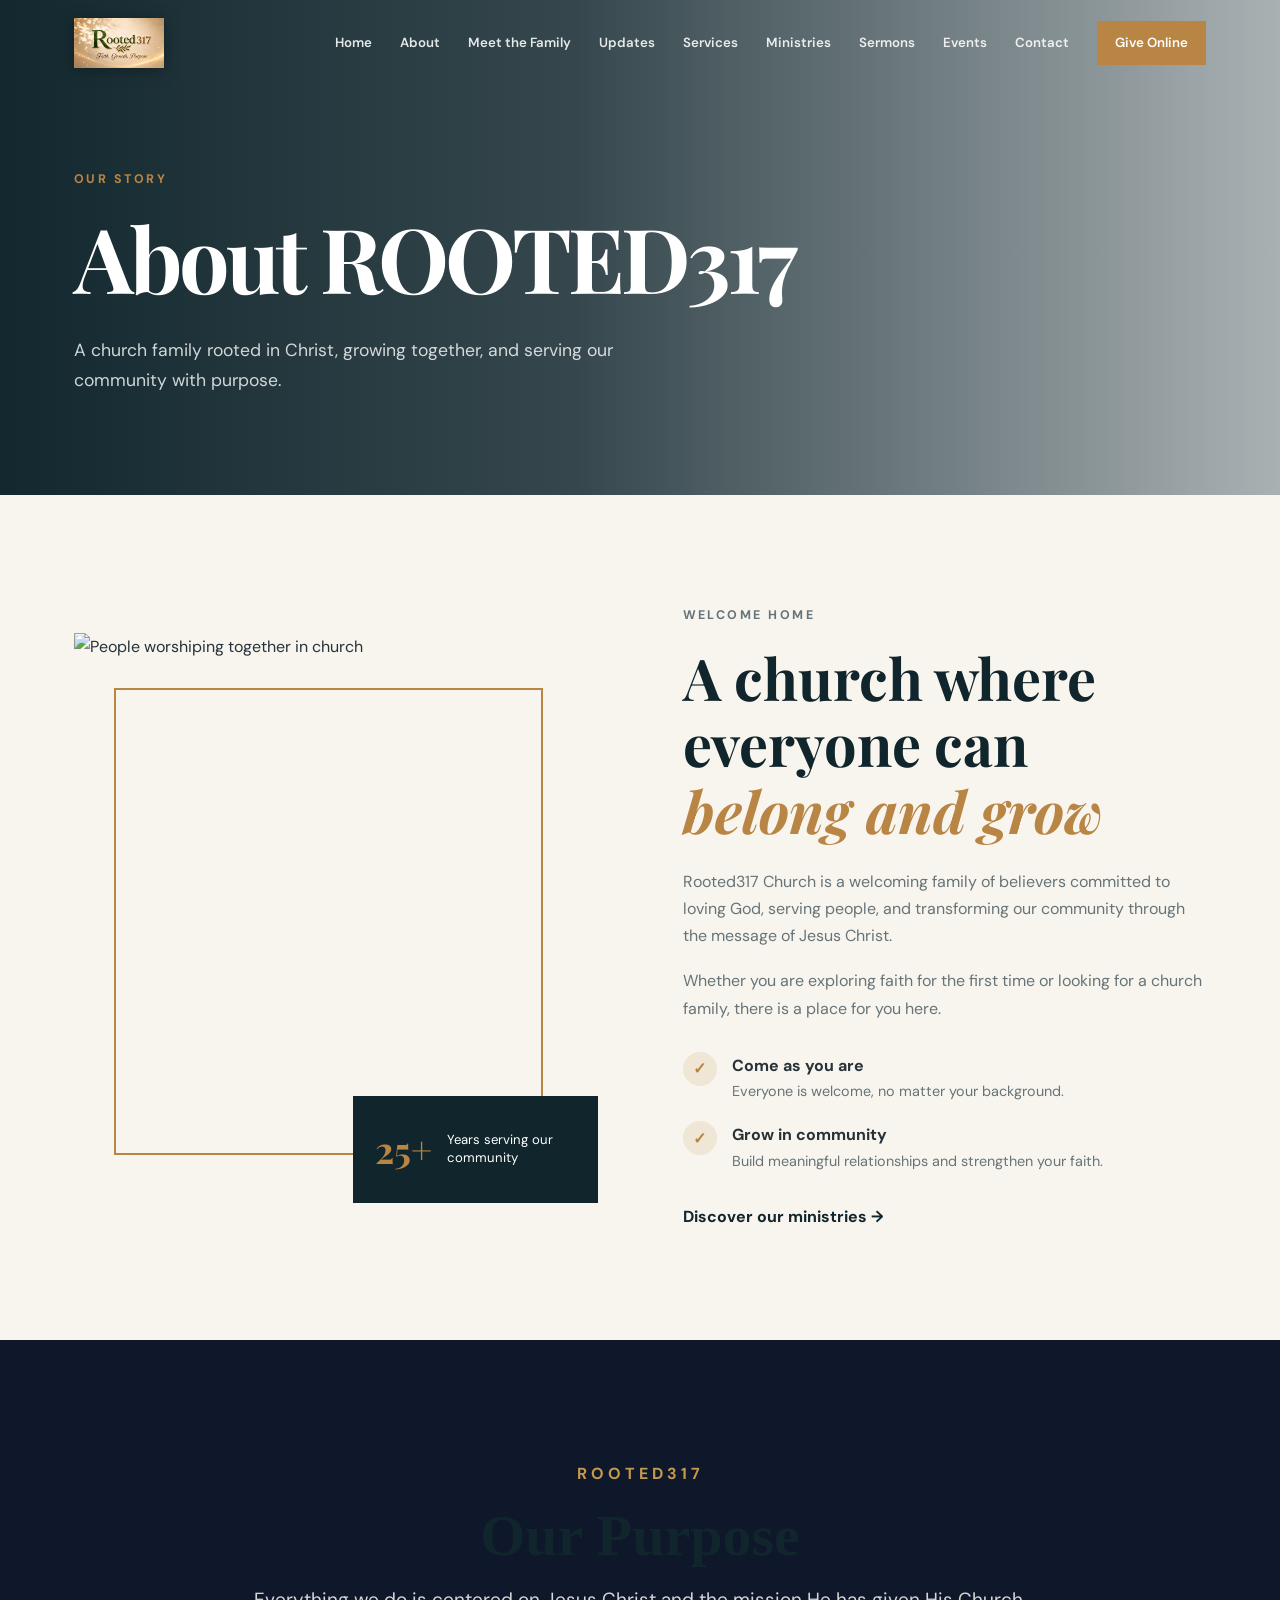
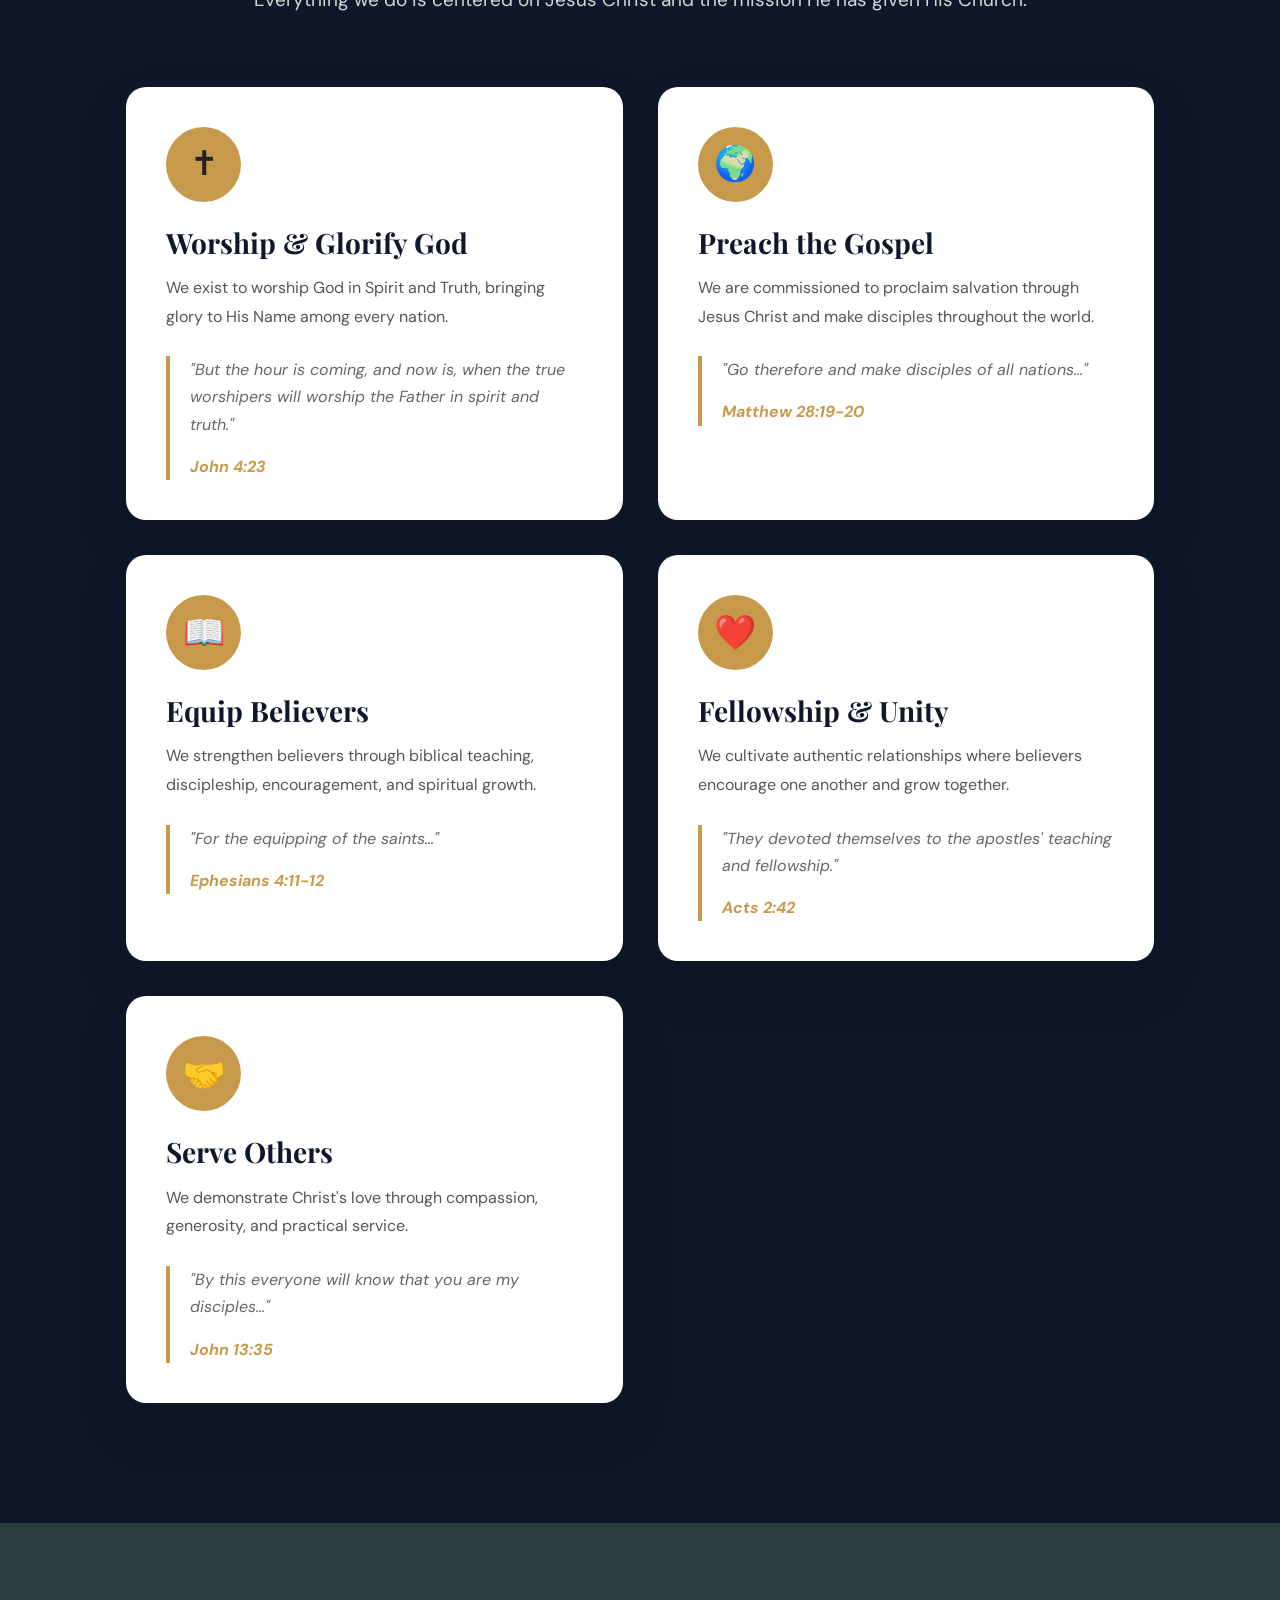
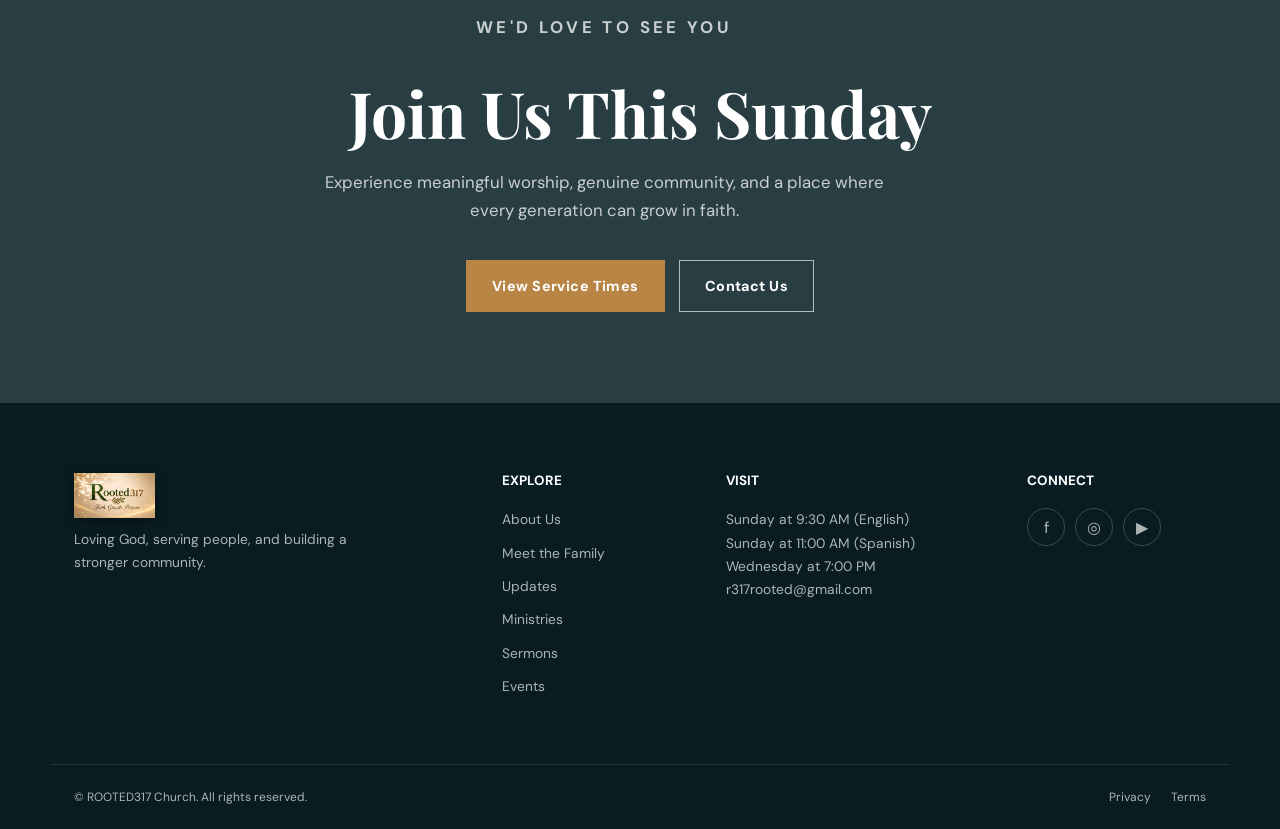
==== commit 2bf1f98b: "Update service times: 9:30 AM English, 11:00 AM Spanish" ====
--- a/about.html
+++ b/about.html
@@ -510,8 +510,8 @@
 
       <div>
         <h3>Visit</h3>
-        <p>Sunday at 9:00 AM</p>
-        <p>Sunday at 11:00 AM</p>
+        <p>Sunday at 9:30 AM (English)</p>
+        <p>Sunday at 11:00 AM (Spanish)</p>
         <p>Wednesday at 7:00 PM</p>
         <p>
           <a href="mailto:r317rooted@gmail.com">r317rooted@gmail.com</a>
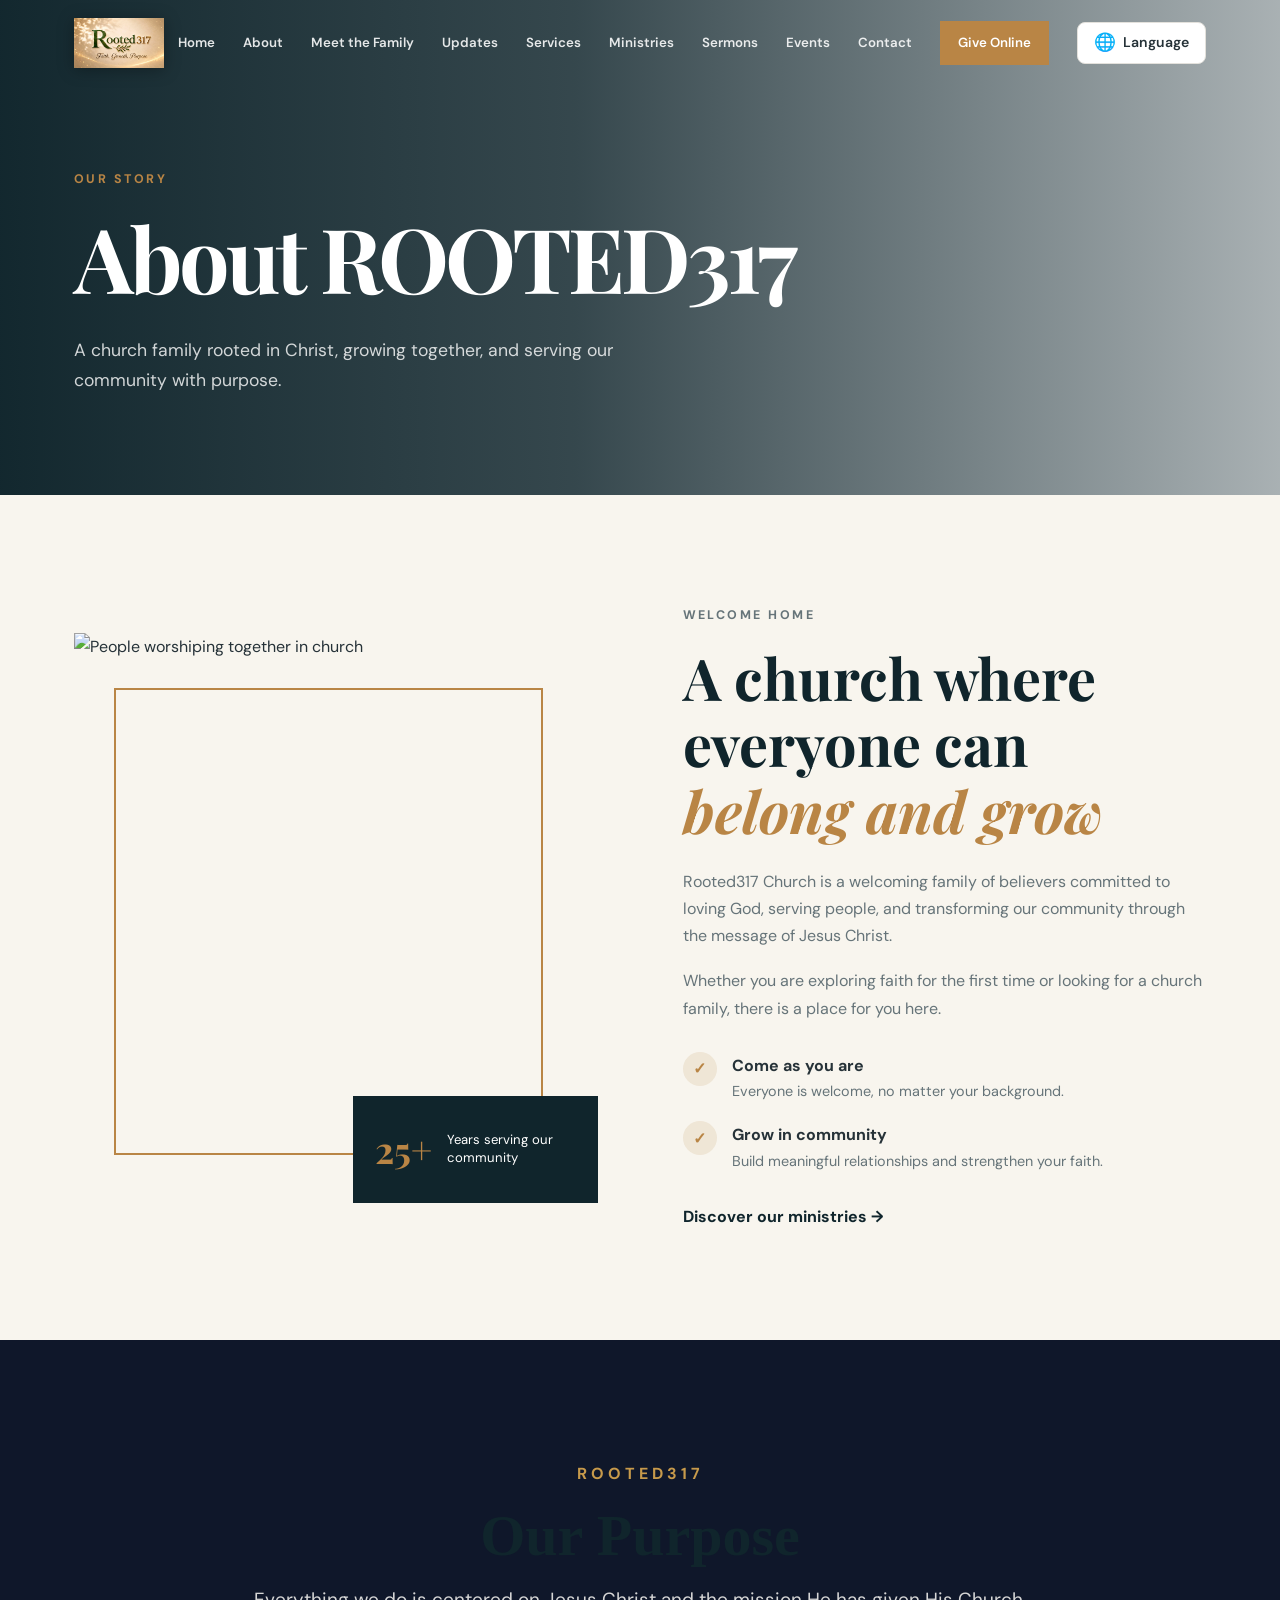
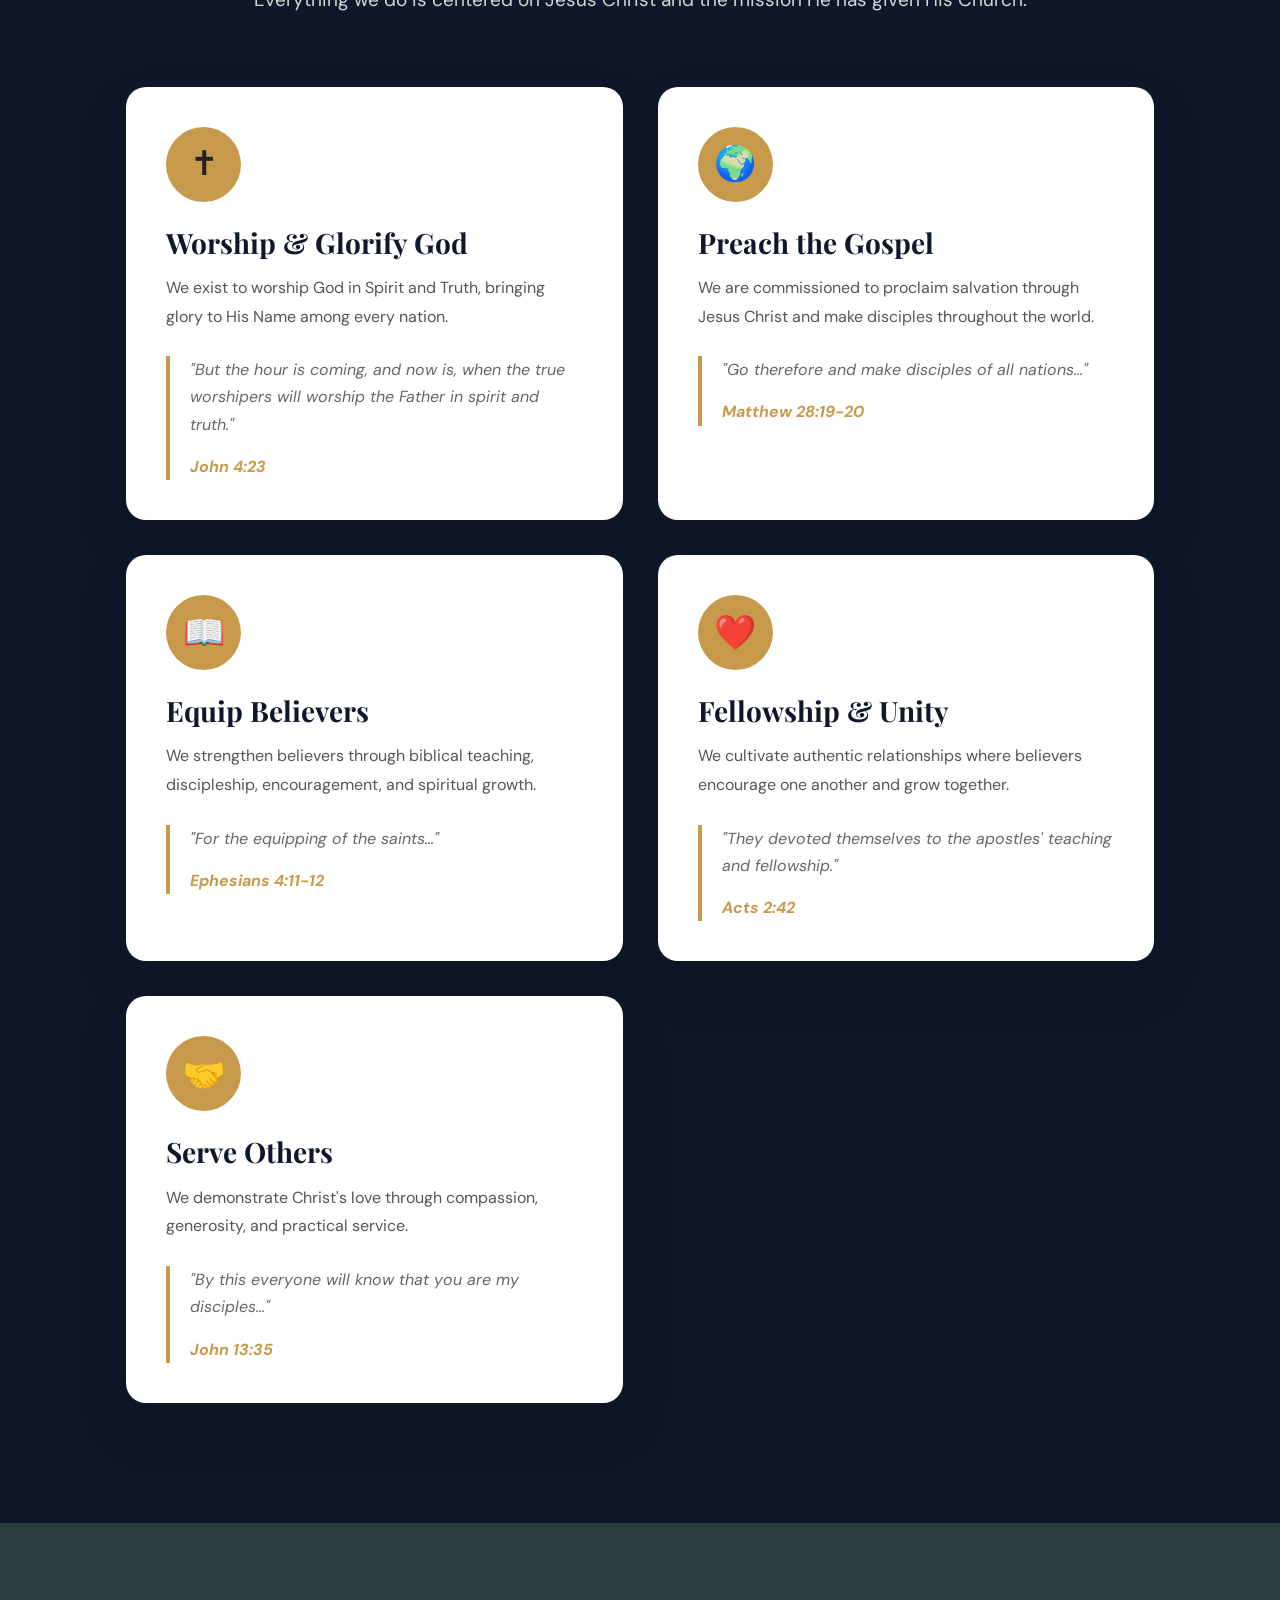
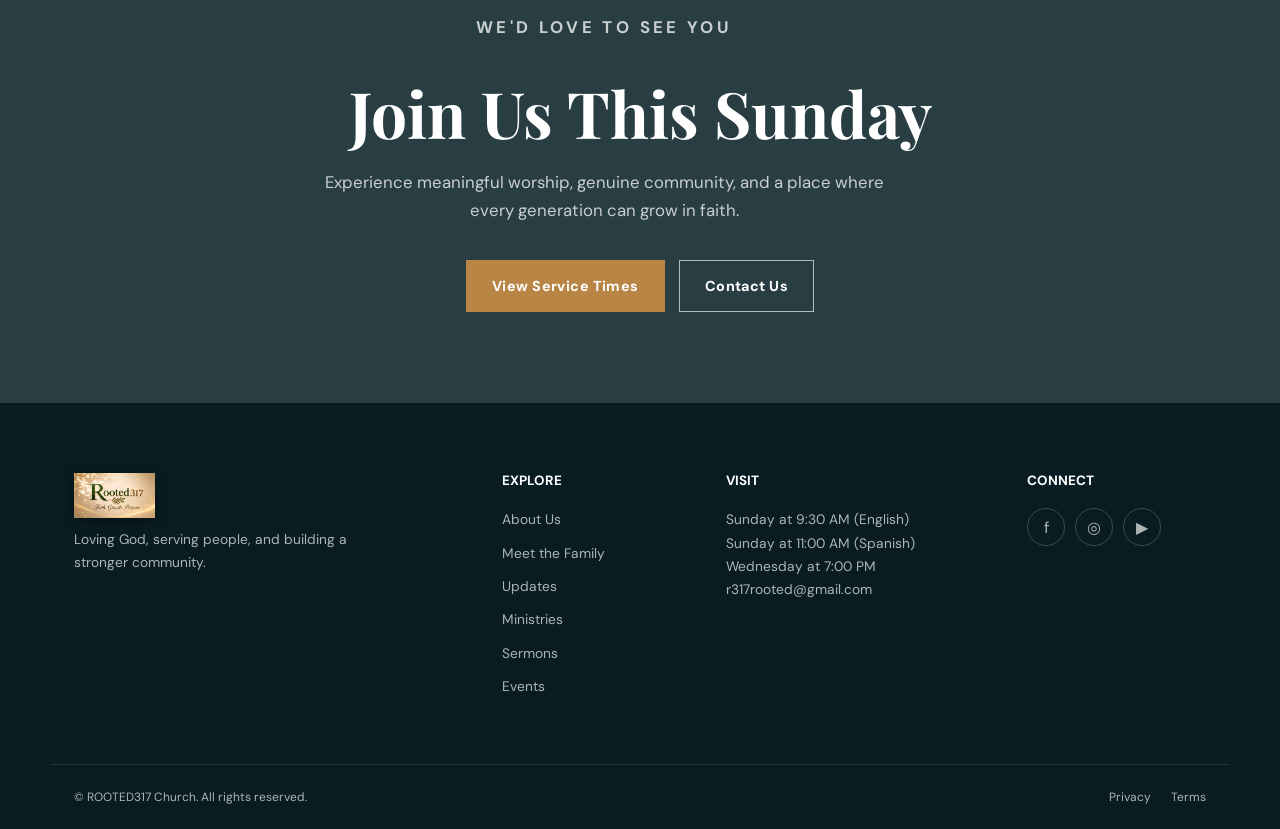
==== commit f0aaaf88: "feat: add multilanguage selector with Google Translate integration" ====
--- a/about.html
+++ b/about.html
@@ -23,6 +23,7 @@
     rel="stylesheet"
   />
 
+  <link rel="stylesheet" href="language-selector.css" />
   <link rel="stylesheet" href="style.css" />
 
   <style>
@@ -541,6 +542,7 @@
     </div>
   </footer>
 
+  <script src="language-selector.js"></script>
   <script src="script.js"></script>
 
   <!-- Hamburger menu toggle -->
@@ -575,5 +577,6 @@
       }
     })();
   </script>
+<div id="google_translate_element" style="position:absolute;left:-9999px;top:-9999px;visibility:hidden;height:0;overflow:hidden;"></div>
 </body>
 </html>
--- a/language-selector.css
+++ b/language-selector.css
@@ -0,0 +1,380 @@
+/* =============================================
+   ROOTED317 Church Language Selector
+   ============================================= */
+
+/* ---------- Trigger Button ---------- */
+
+.lang-trigger {
+  background: transparent;
+  border: none;
+  color: rgba(255, 255, 255, 0.88);
+  font-family: 'DM Sans', sans-serif;
+  font-size: 0.83rem;
+  font-weight: 600;
+  cursor: pointer;
+  display: inline-flex;
+  align-items: center;
+  gap: 5px;
+  padding: 8px 0;
+  position: relative;
+  text-decoration: none;
+  transition: color var(--transition);
+}
+
+.lang-trigger::after {
+  content: '';
+  position: absolute;
+  bottom: 0;
+  left: 0;
+  width: 0;
+  height: 2px;
+  background: var(--primary);
+  transition: width var(--transition);
+}
+
+.lang-trigger:hover {
+  color: var(--primary);
+}
+
+.lang-trigger:hover::after {
+  width: 100%;
+}
+
+.lang-trigger .globe {
+  font-size: 1rem;
+  line-height: 1;
+}
+
+/* Mobile / hamburger menu styles */
+@media (max-width: 768px) {
+  .lang-trigger {
+    font-family: 'Playfair Display', serif;
+    font-size: 1.1rem;
+    color: #ffffff;
+    padding: 14px 0;
+  }
+}
+
+/* ---------- Overlay ---------- */
+
+.lang-overlay {
+  position: fixed;
+  inset: 0;
+  background: rgba(7, 20, 24, 0.85);
+  backdrop-filter: blur(6px);
+  -webkit-backdrop-filter: blur(6px);
+  z-index: 10001;
+  display: flex;
+  align-items: center;
+  justify-content: center;
+  opacity: 0;
+  pointer-events: none;
+  transition: opacity 350ms ease;
+}
+
+.lang-overlay.active {
+  opacity: 1;
+  pointer-events: auto;
+}
+
+/* ---------- Panel ---------- */
+
+.lang-panel {
+  background: var(--white);
+  max-width: 680px;
+  width: calc(100% - 48px);
+  max-height: 85vh;
+  border-radius: 16px;
+  overflow: hidden;
+  display: flex;
+  flex-direction: column;
+  box-shadow: 0 24px 80px rgba(0, 0, 0, 0.28),
+              0 8px 24px rgba(0, 0, 0, 0.12);
+  transform: translateY(20px) scale(0.97);
+  transition: transform 350ms ease;
+}
+
+.lang-overlay.active .lang-panel {
+  transform: translateY(0) scale(1);
+}
+
+/* ---------- Panel Header ---------- */
+
+.lang-panel-header {
+  display: flex;
+  align-items: center;
+  justify-content: space-between;
+  padding: 20px 24px;
+  border-bottom: 1px solid var(--border);
+  flex-shrink: 0;
+}
+
+.lang-panel-header h3 {
+  margin: 0;
+  font-family: 'Playfair Display', serif;
+  font-size: 1.3rem;
+  font-weight: 700;
+  color: var(--navy);
+  line-height: 1.2;
+}
+
+.lang-panel-close {
+  background: none;
+  border: none;
+  cursor: pointer;
+  width: 36px;
+  height: 36px;
+  display: flex;
+  align-items: center;
+  justify-content: center;
+  border-radius: 8px;
+  color: var(--muted);
+  transition: color var(--transition), background var(--transition);
+  flex-shrink: 0;
+  font-size: 1.2rem;
+  line-height: 1;
+}
+
+.lang-panel-close:hover {
+  color: var(--primary);
+  background: rgba(185, 133, 69, 0.08);
+}
+
+/* ---------- Search ---------- */
+
+.lang-panel-body {
+  padding: 16px;
+  overflow-y: auto;
+  flex: 1;
+  display: flex;
+  flex-direction: column;
+  gap: 12px;
+}
+
+.lang-search-wrapper {
+  position: relative;
+  flex-shrink: 0;
+}
+
+.lang-search-icon {
+  position: absolute;
+  left: 14px;
+  top: 50%;
+  transform: translateY(-50%);
+  color: var(--muted);
+  pointer-events: none;
+  font-size: 0.9rem;
+}
+
+.lang-search {
+  width: 100%;
+  padding: 12px 16px 12px 40px;
+  border: 1px solid var(--border);
+  border-radius: 8px;
+  font-family: 'DM Sans', sans-serif;
+  font-size: 0.88rem;
+  color: var(--text);
+  background: var(--cream);
+  outline: none;
+  transition: border-color var(--transition), background var(--transition);
+}
+
+.lang-search::placeholder {
+  color: var(--muted);
+}
+
+.lang-search:focus {
+  border-color: var(--primary);
+  background: var(--white);
+}
+
+/* ---------- Language Grid ---------- */
+
+.lang-grid {
+  display: grid;
+  grid-template-columns: repeat(3, 1fr);
+  gap: 8px;
+  padding: 0;
+  overflow-y: auto;
+}
+
+/* ---------- Language Button ---------- */
+
+.lang-btn {
+  background: var(--cream);
+  border: 2px solid transparent;
+  border-radius: 10px;
+  padding: 12px 14px;
+  text-align: left;
+  cursor: pointer;
+  display: flex;
+  align-items: center;
+  gap: 10px;
+  transition: border-color var(--transition), background var(--transition);
+}
+
+.lang-btn:hover {
+  border-color: var(--primary);
+}
+
+.lang-btn.selected {
+  border-color: var(--primary);
+  background: rgba(185, 133, 69, 0.08);
+}
+
+.lang-btn-flag {
+  font-size: 1.4rem;
+  line-height: 1;
+  margin-right: 2px;
+  flex-shrink: 0;
+}
+
+.lang-btn-text {
+  display: flex;
+  flex-direction: column;
+  gap: 1px;
+  min-width: 0;
+}
+
+.lang-btn-name {
+  font-family: 'DM Sans', sans-serif;
+  font-weight: 600;
+  color: var(--navy);
+  font-size: 0.88rem;
+  line-height: 1.3;
+}
+
+.lang-btn-native {
+  font-family: 'DM Sans', sans-serif;
+  font-size: 0.75rem;
+  color: var(--muted);
+  display: block;
+  line-height: 1.3;
+}
+
+/* ---------- Panel Footer ---------- */
+
+.lang-panel-footer {
+  padding: 14px 24px;
+  border-top: 1px solid var(--border);
+  text-align: center;
+  flex-shrink: 0;
+}
+
+.lang-panel-footer p {
+  margin: 0;
+  font-family: 'DM Sans', sans-serif;
+  font-size: 0.72rem;
+  color: var(--muted);
+  letter-spacing: 0.01em;
+}
+
+/* ---------- Hidden Google Translate Element ---------- */
+
+#google_translate_element {
+  position: absolute;
+  left: -9999px;
+  top: -9999px;
+  visibility: hidden;
+  height: 0;
+  overflow: hidden;
+}
+
+/* ---------- Google Translate Toolbar Override ---------- */
+
+.goog-te-banner-frame,
+.goog-te-spinner-pos,
+.skiptranslate {
+  display: none !important;
+  height: 0 !important;
+}
+
+body {
+  top: 0 !important;
+}
+
+/* =============================================
+   Responsive
+   ============================================= */
+
+/* Tablet */
+@media (max-width: 768px) {
+  .lang-grid {
+    grid-template-columns: repeat(2, 1fr);
+  }
+
+  .lang-panel {
+    max-width: 100%;
+    width: calc(100% - 32px);
+    max-height: 85vh;
+    border-radius: 12px;
+  }
+}
+
+/* Mobile */
+@media (max-width: 480px) {
+  .lang-panel {
+    max-width: 100%;
+    width: 100%;
+    max-height: 100vh;
+    height: 100vh;
+    border-radius: 0;
+  }
+
+  .lang-overlay {
+    align-items: stretch;
+    justify-content: stretch;
+  }
+
+  .lang-grid {
+    grid-template-columns: 1fr;
+    gap: 6px;
+  }
+
+  .lang-btn {
+    padding: 16px 16px;
+    border-radius: 10px;
+  }
+
+  .lang-btn-name {
+    font-size: 0.95rem;
+  }
+
+  .lang-btn-native {
+    font-size: 0.8rem;
+  }
+
+  .lang-panel-header {
+    padding: 18px 20px;
+  }
+
+  .lang-panel-body {
+    padding: 14px 16px;
+  }
+
+  .lang-panel-footer {
+    padding: 12px 20px;
+  }
+}
+
+/* Scrollbar styling */
+.lang-grid::-webkit-scrollbar,
+.lang-panel-body::-webkit-scrollbar {
+  width: 6px;
+}
+
+.lang-grid::-webkit-scrollbar-track,
+.lang-panel-body::-webkit-scrollbar-track {
+  background: transparent;
+}
+
+.lang-grid::-webkit-scrollbar-thumb,
+.lang-panel-body::-webkit-scrollbar-thumb {
+  background: var(--border);
+  border-radius: 3px;
+}
+
+.lang-grid::-webkit-scrollbar-thumb:hover,
+.lang-panel-body::-webkit-scrollbar-thumb:hover {
+  background: var(--muted);
+}
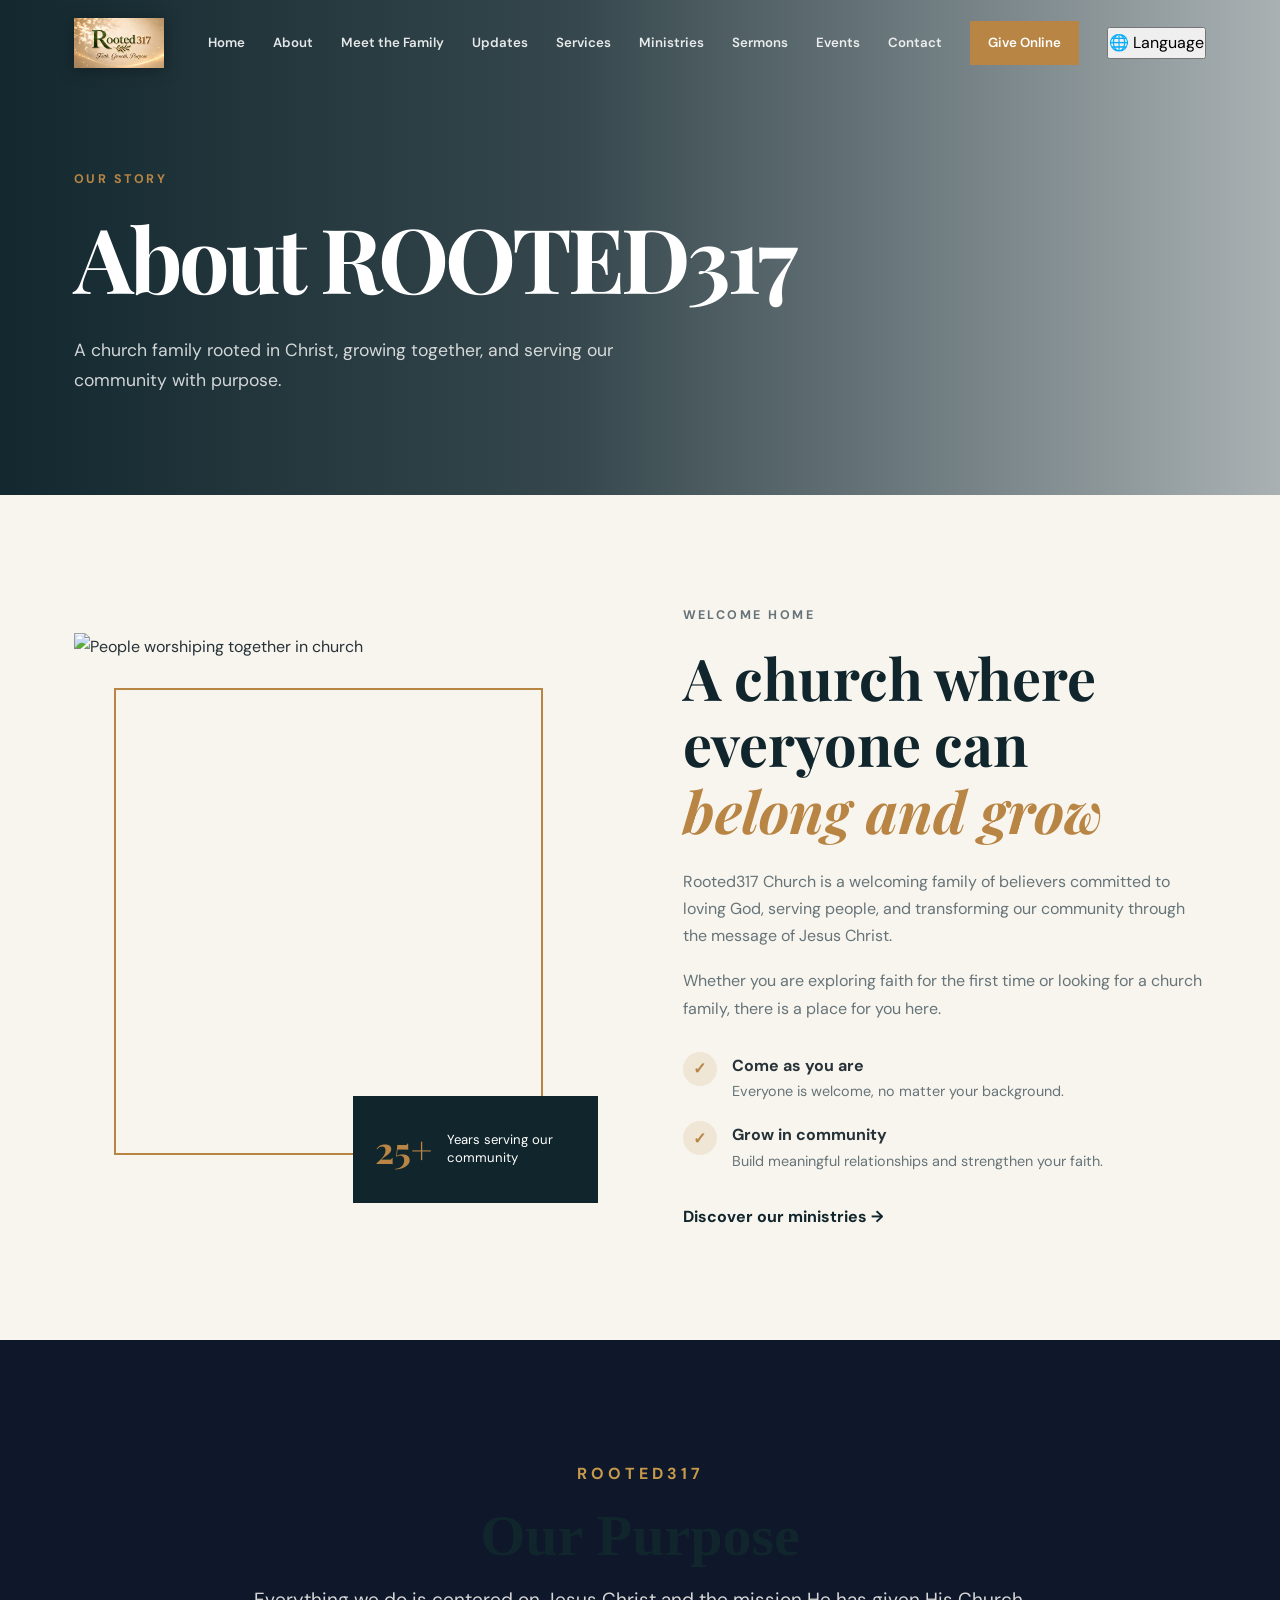
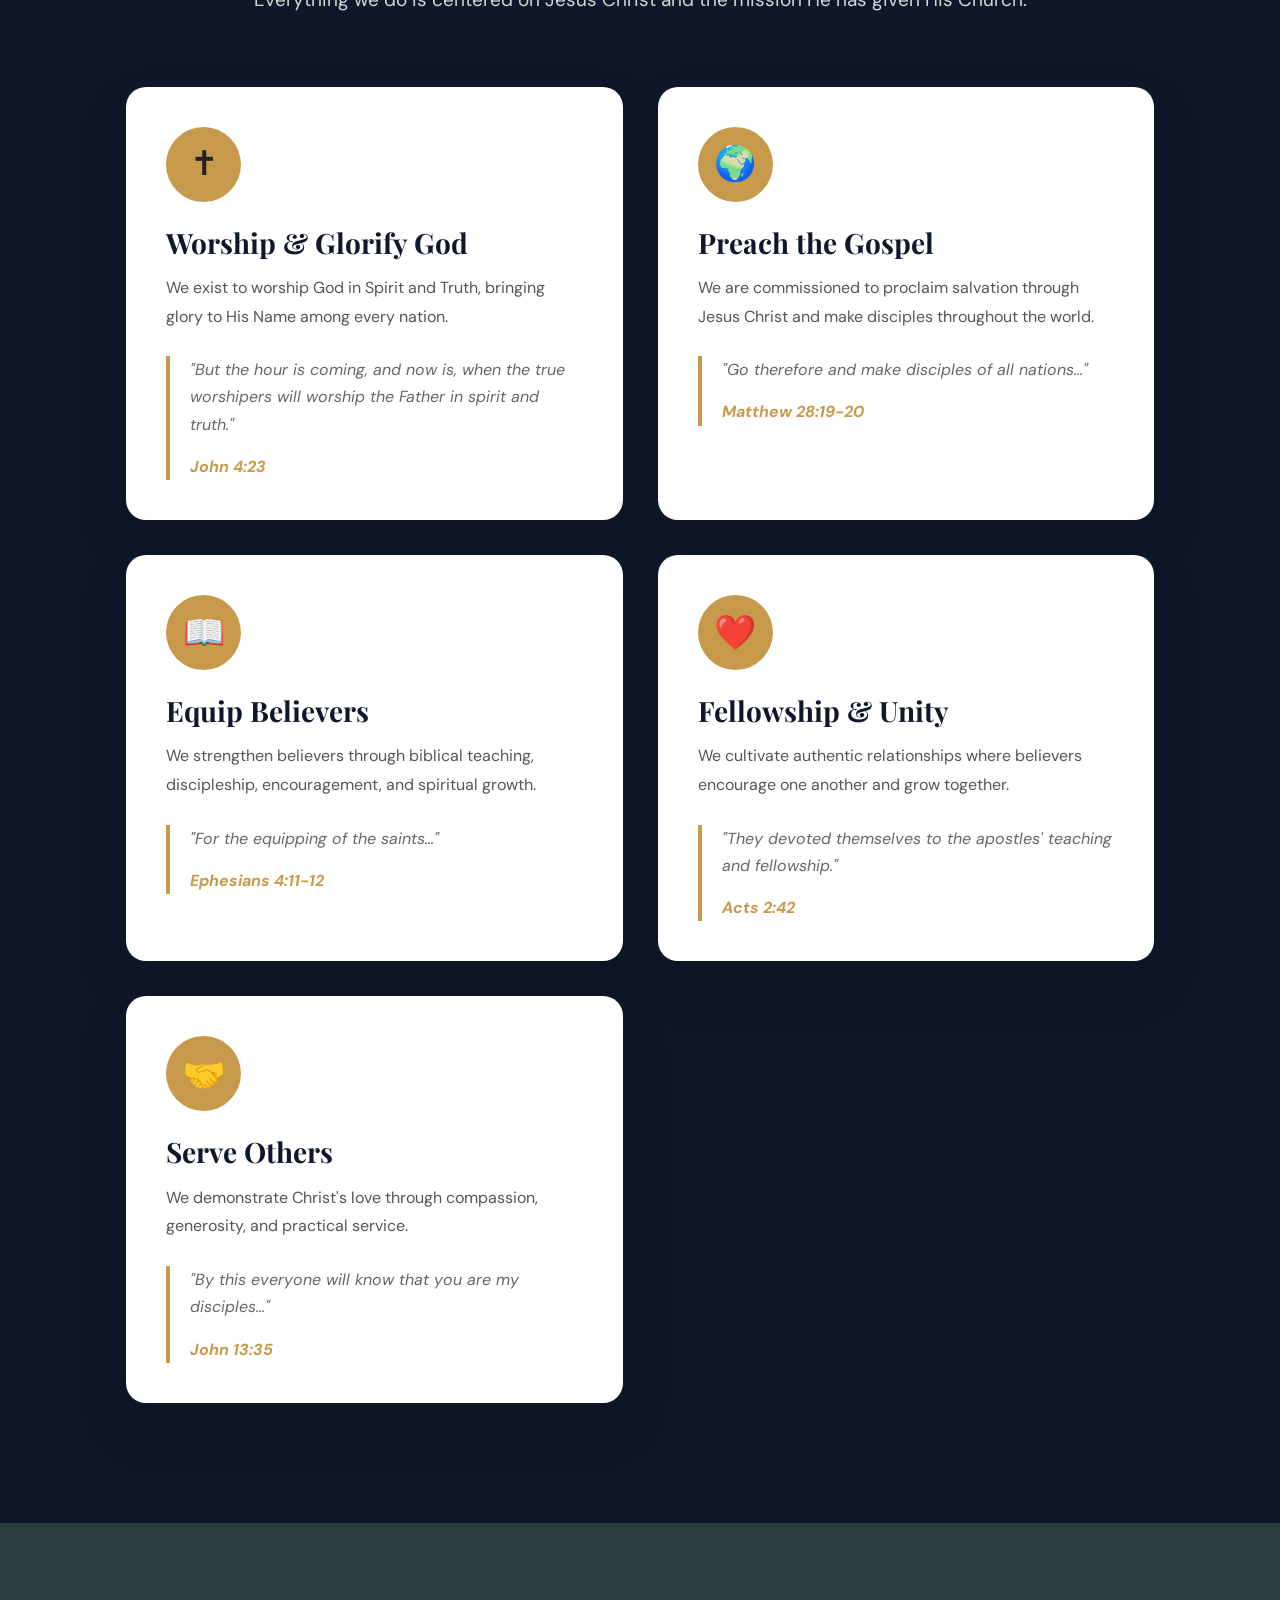
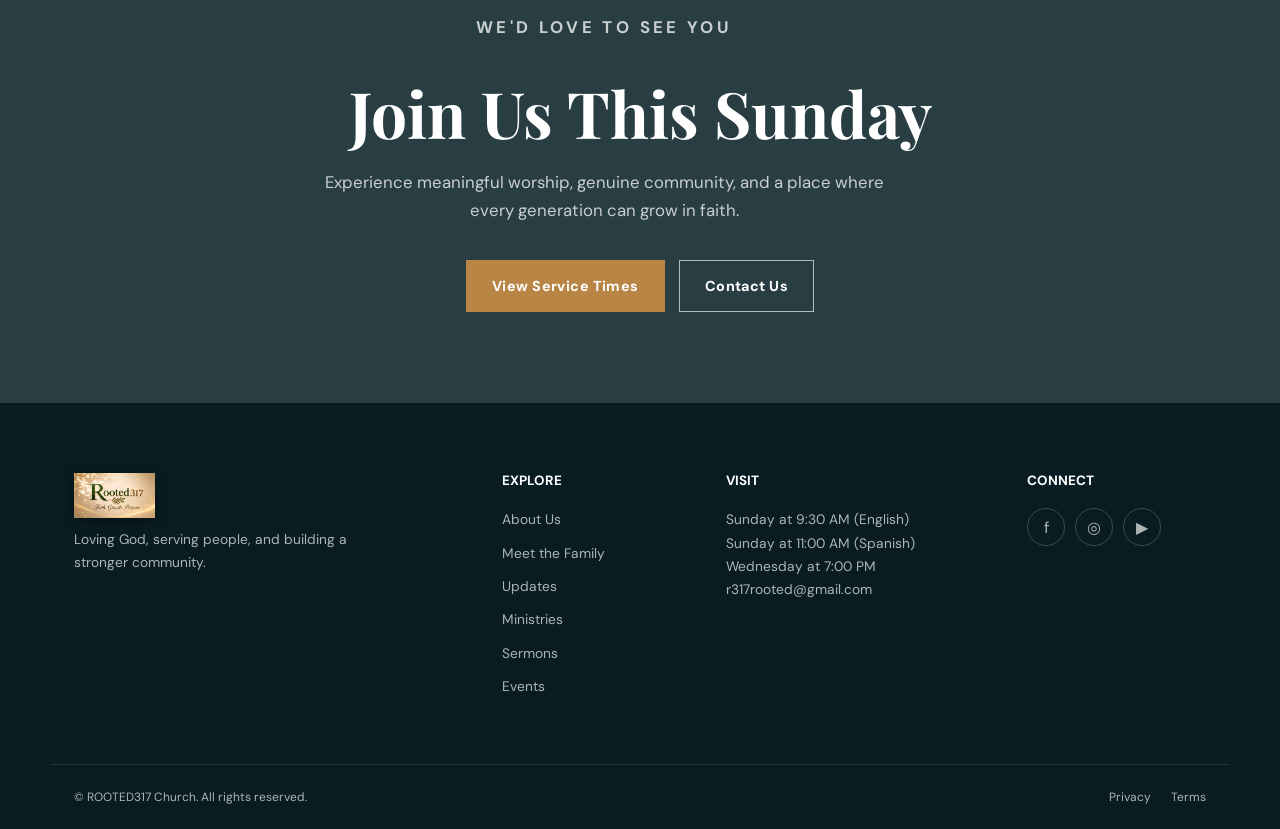
==== commit 6cef44d9: "fix: align language selector JS/CSS class names, remove hardcoded google div, remove logo from meet-" ====
--- a/about.html
+++ b/about.html
@@ -577,6 +577,5 @@
       }
     })();
   </script>
-<div id="google_translate_element" style="position:absolute;left:-9999px;top:-9999px;visibility:hidden;height:0;overflow:hidden;"></div>
 </body>
 </html>
--- a/language-selector.css
+++ b/language-selector.css
@@ -276,7 +276,6 @@
   left: -9999px;
   top: -9999px;
   visibility: hidden;
-  height: 0;
   overflow: hidden;
 }
 
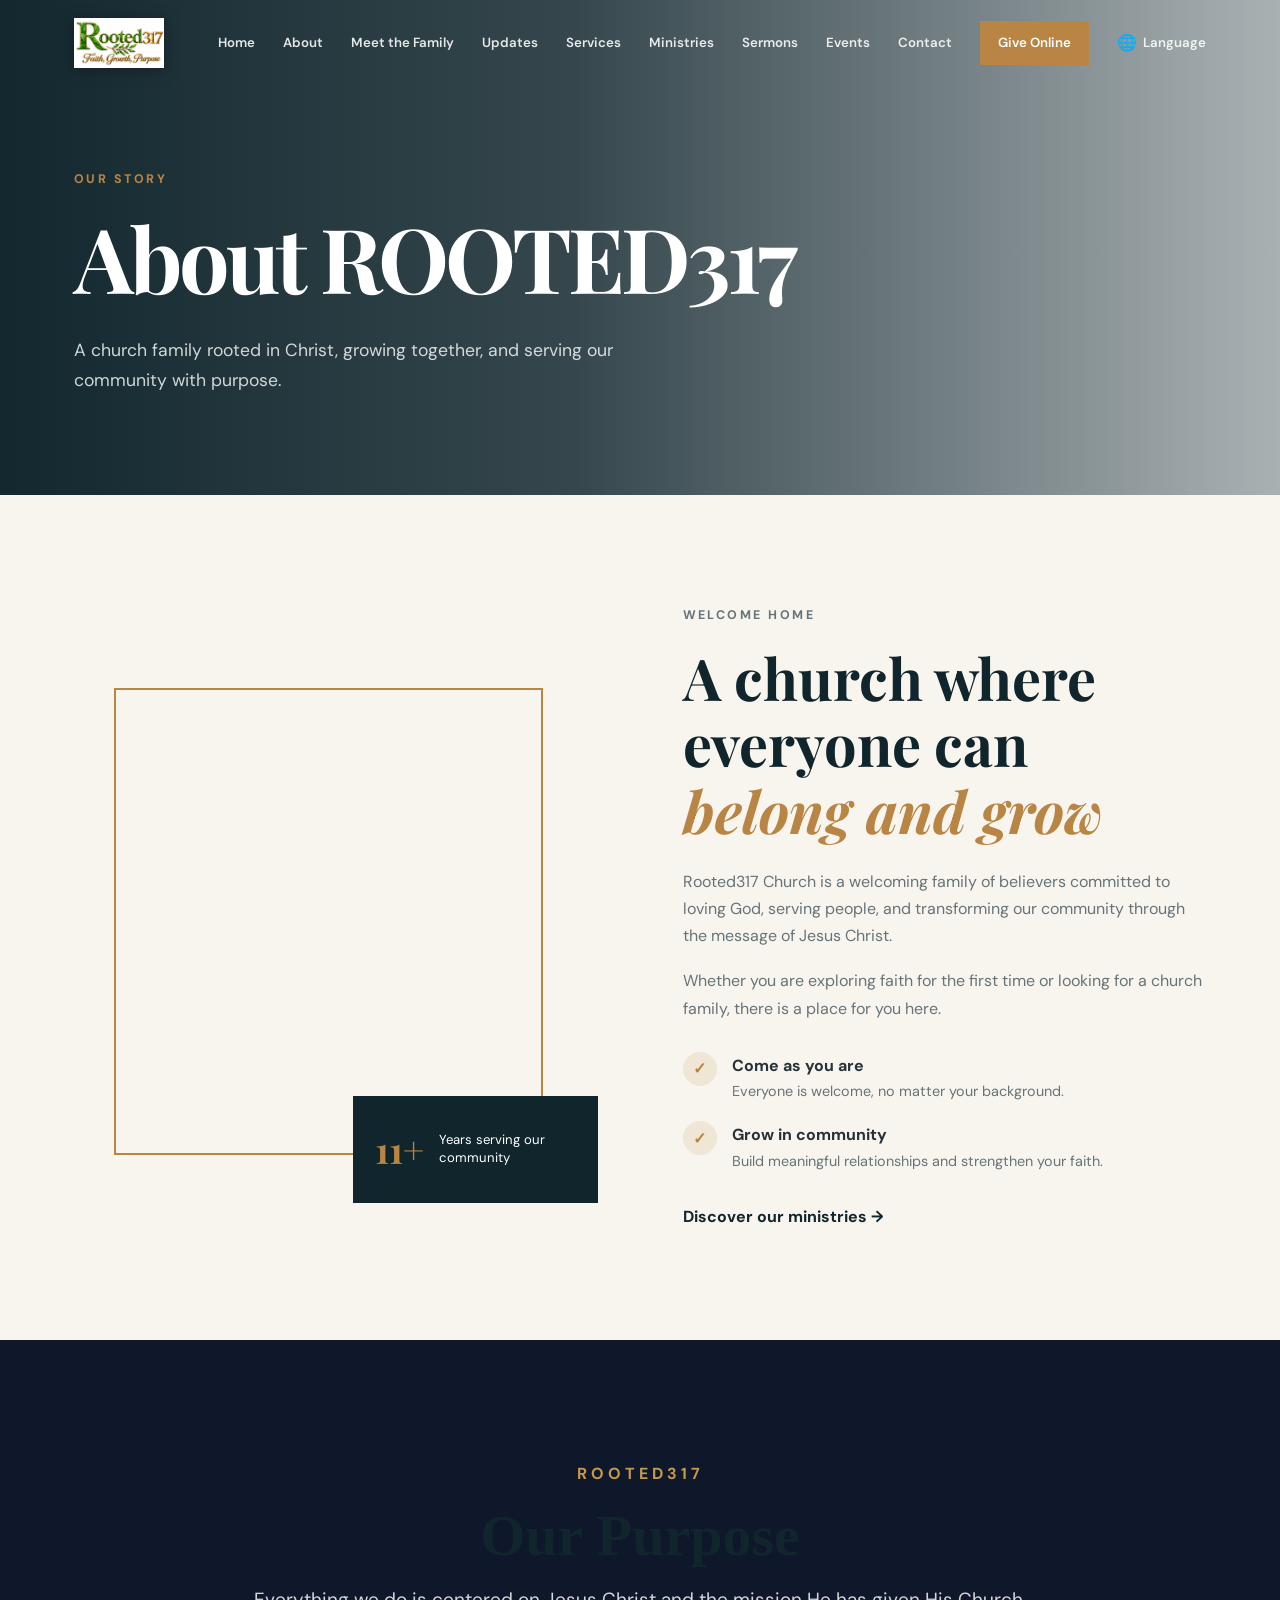
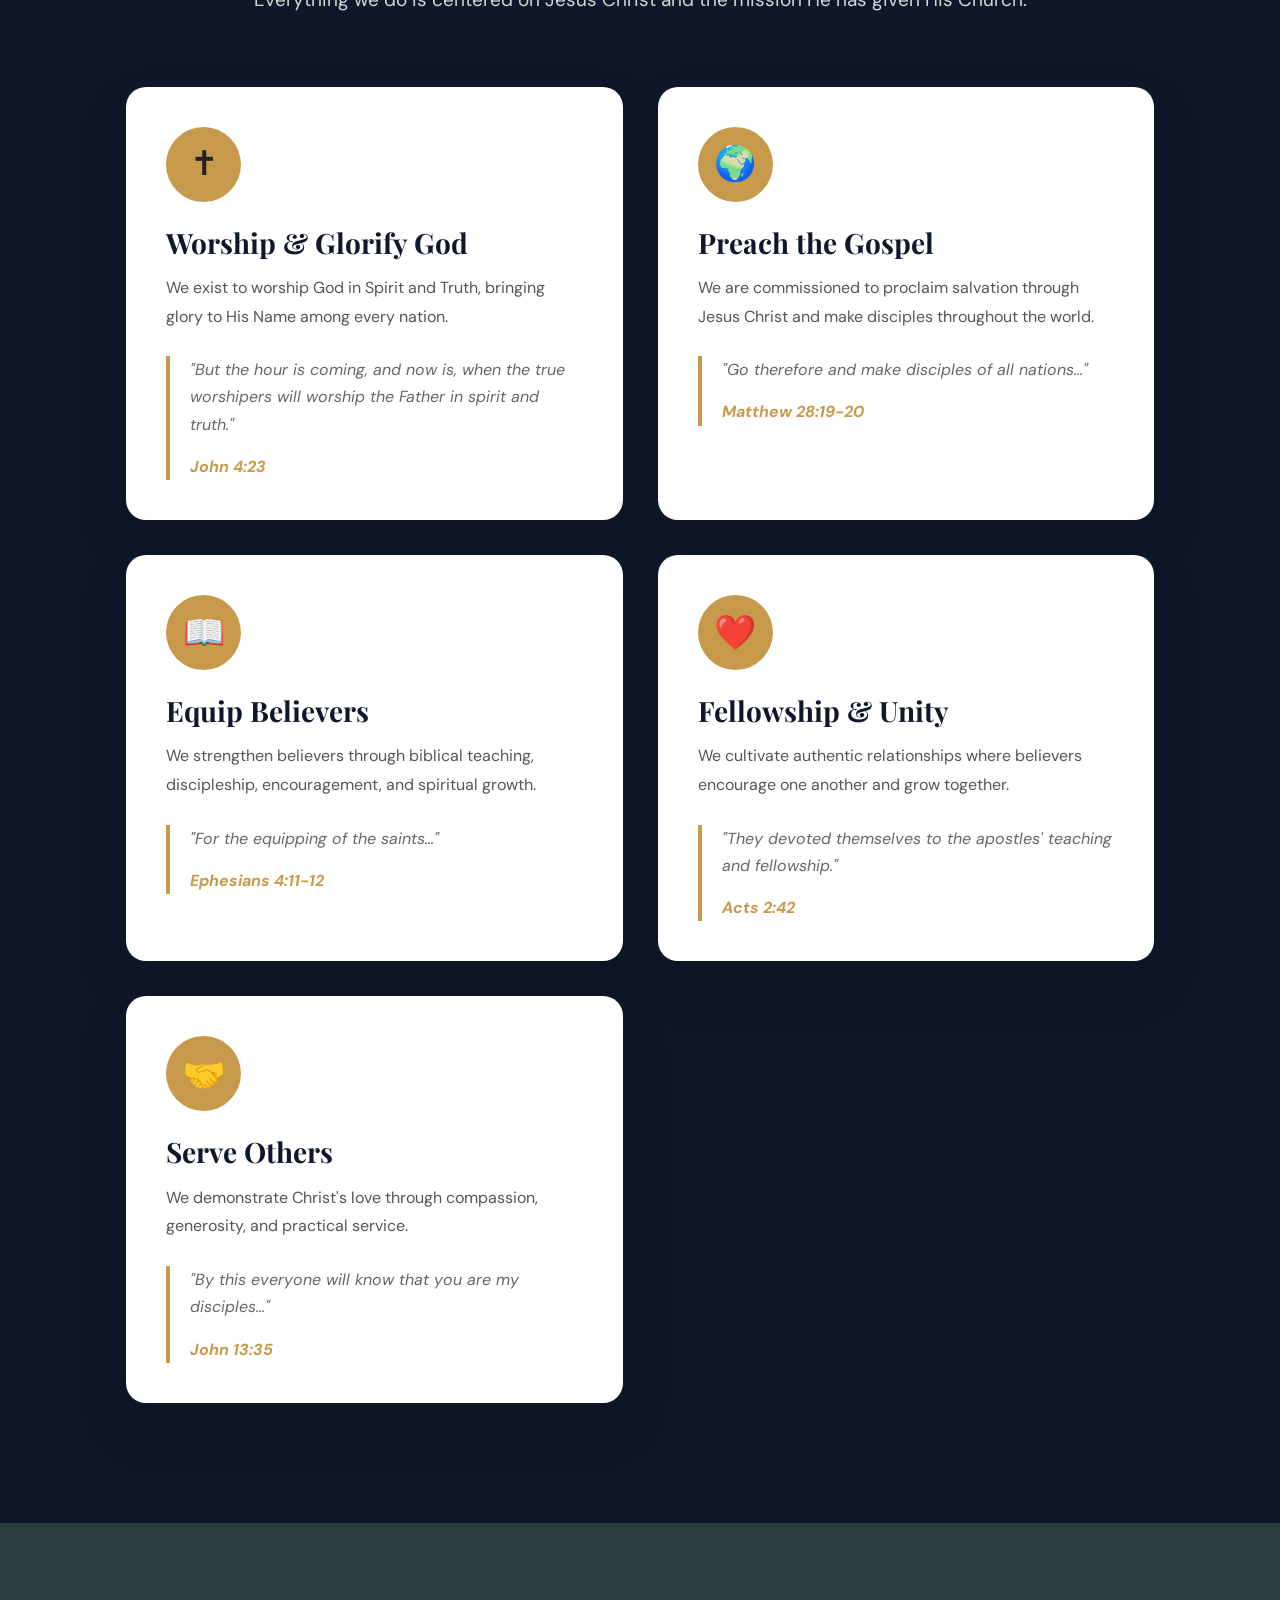
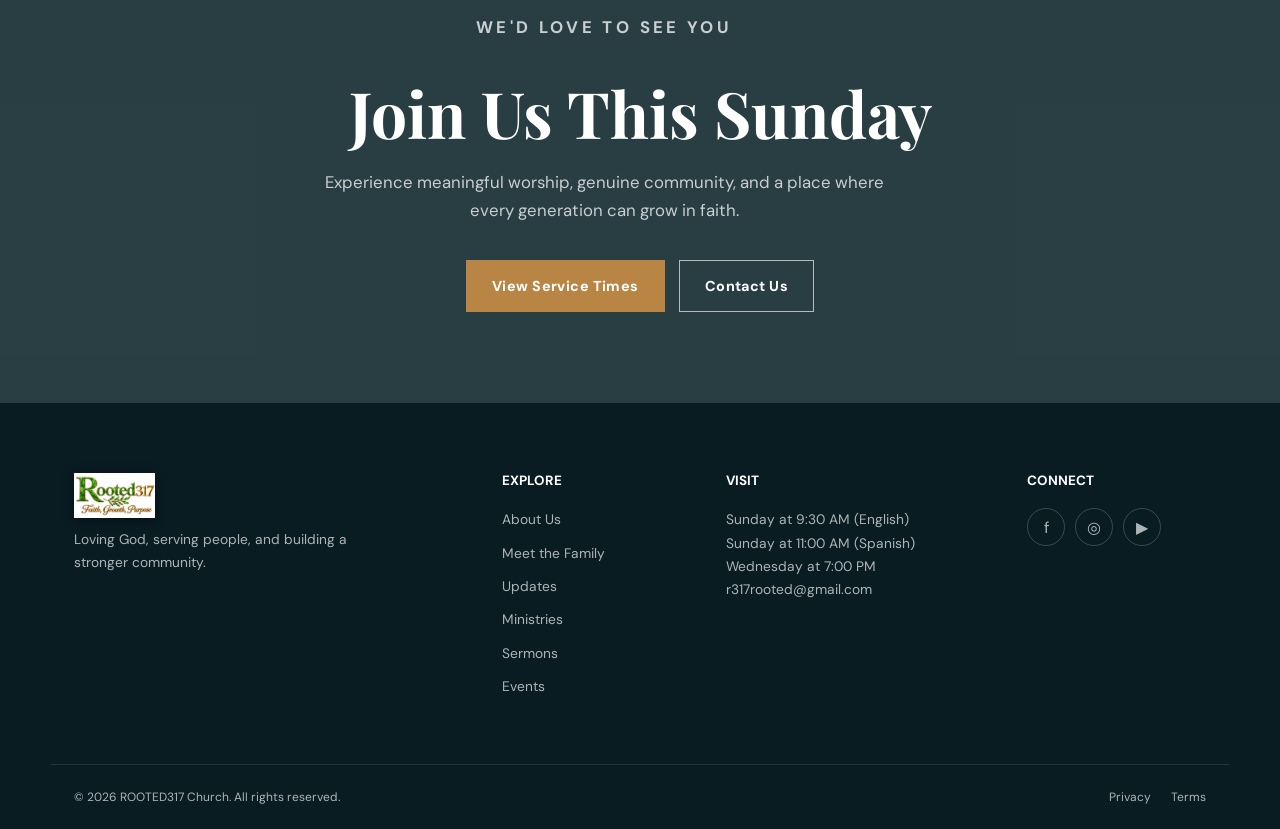
==== commit a0a3c13c: "fix(mobile): repair nav/form JS, real Google Translate, responsive polish - script.js: wrap in IIFE " ====
--- a/about.html
+++ b/about.html
@@ -5,8 +5,12 @@
 
   <meta
     name="viewport"
-    content="width=device-width, initial-scale=1.0"
+    content="width=device-width, initial-scale=1.0, viewport-fit=cover"
   />
+  <link rel="icon" type="image/png" sizes="32x32" href="favicon-32.png" />
+  <link rel="icon" type="image/png" sizes="192x192" href="favicon.png" />
+  <link rel="apple-touch-icon" href="apple-touch-icon.png" />
+  <meta name="theme-color" content="#10252c" />
 
   <meta
     name="description"
@@ -189,8 +193,7 @@
           <div class="main-image">
             <img
               src="https://images.unsplash.com/photo-1507692049790-de58290a4334?auto=format&fit=crop&w=1200&q=80"
-              alt="People worshiping together in church"
-            />
+              alt="People worshiping together in church" loading="lazy" decoding="async" />
           </div>
 
           <div class="experience-card floating-card">
@@ -545,37 +548,5 @@
   <script src="language-selector.js"></script>
   <script src="script.js"></script>
 
-  <!-- Hamburger menu toggle -->
-  <script>
-    (function () {
-      var header = document.getElementById('header');
-      var menuButton = document.getElementById('menuButton');
-      var navMenu = document.getElementById('navMenu');
-
-      menuButton.addEventListener('click', function () {
-        var isOpen = navMenu.classList.toggle('active');
-        menuButton.classList.toggle('active');
-        menuButton.setAttribute('aria-expanded', isOpen);
-        document.body.classList.toggle('menu-open');
-      });
-
-      navMenu.querySelectorAll('a').forEach(function (link) {
-        link.addEventListener('click', function () {
-          navMenu.classList.remove('active');
-          menuButton.classList.remove('active');
-          menuButton.setAttribute('aria-expanded', 'false');
-          document.body.classList.remove('menu-open');
-        });
-      });
-
-      window.addEventListener('scroll', function () {
-        header.classList.toggle('scrolled', window.scrollY > 50);
-      });
-
-      if (window.scrollY > 50) {
-        header.classList.add('scrolled');
-      }
-    })();
-  </script>
 </body>
 </html>
--- a/language-selector.css
+++ b/language-selector.css
@@ -3,6 +3,66 @@
    ============================================= */
 
 /* ---------- Trigger Button ---------- */
+
+.lang-trigger-btn {
+  background: transparent;
+  border: 0;
+  color: rgba(255, 255, 255, 0.88);
+  cursor: pointer;
+  display: inline-flex;
+  align-items: center;
+  gap: 6px;
+  font-family: 'DM Sans', sans-serif;
+  font-size: 0.83rem;
+  font-weight: 600;
+  padding: 8px 0;
+  position: relative;
+  white-space: nowrap;
+  transition: color var(--transition);
+}
+
+.lang-trigger-btn-icon {
+  font-size: 1rem;
+  line-height: 1;
+}
+
+.header.scrolled .lang-trigger-btn {
+  color: var(--navy);
+}
+
+.lang-trigger-btn:hover {
+  color: var(--primary);
+}
+
+/* Trigger inside the bespoke .page-nav used on Updates / Meet the Family */
+.page-nav .lang-trigger-btn {
+  color: rgba(255, 255, 255, 0.7);
+  font-family: 'DM Sans', sans-serif;
+  font-size: 0.82rem;
+  font-weight: 600;
+  white-space: nowrap;
+}
+
+.page-nav .lang-trigger-btn:hover {
+  color: #c99a52;
+}
+
+/* Match the full-screen mobile navigation styling */
+@media (max-width: 960px) {
+  .nav-menu .lang-trigger-btn,
+  .header.scrolled .nav-menu .lang-trigger-btn {
+    color: var(--white);
+    font-family: "Playfair Display", serif;
+    font-size: 1.4rem;
+    padding: 8px 0;
+  }
+
+  .nav-menu .lang-trigger-btn-icon {
+    font-size: 1.3rem;
+  }
+}
+
+/* ---------- Legacy single-class trigger (kept for safety) ---------- */
 
 .lang-trigger {
   background: transparent;
@@ -252,6 +312,15 @@
   line-height: 1.3;
 }
 
+.lang-no-results {
+  grid-column: 1 / -1;
+  padding: 40px 12px;
+  text-align: center;
+  color: var(--muted);
+  font-family: 'DM Sans', sans-serif;
+  font-size: 0.95rem;
+}
+
 /* ---------- Panel Footer ---------- */
 
 .lang-panel-footer {
--- a/style.css
+++ b/style.css
@@ -160,7 +160,8 @@
 
 .header {
   left: 0;
-  padding-block: 18px;
+  padding-top: calc(18px + env(safe-area-inset-top, 0px));
+  padding-bottom: 18px;
   position: fixed;
   right: 0;
   top: 0;
@@ -176,7 +177,8 @@
   background: rgba(255, 255, 255, 0.97);
   backdrop-filter: blur(20px);
   box-shadow: 0 6px 30px rgba(10, 30, 36, 0.1);
-  padding-block: 10px;
+  padding-top: calc(10px + env(safe-area-inset-top, 0px));
+  padding-bottom: 10px;
 }
 
 .navbar {
@@ -1924,13 +1926,15 @@
     flex-direction: column;
     gap: 0;
     inset: 0;
-    justify-content: center;
+    justify-content: flex-start;
     opacity: 0;
-    padding: 90px 35px 40px;
+    padding: calc(90px + env(safe-area-inset-top, 0px)) calc(35px + env(safe-area-inset-right, 0px)) calc(40px + env(safe-area-inset-bottom, 0px)) calc(35px + env(safe-area-inset-left, 0px));
     pointer-events: none;
     position: fixed;
     transform: translateY(-20px);
     transition: opacity var(--transition), transform var(--transition);
+    overflow-y: auto;
+    -webkit-overflow-scrolling: touch;
   }
 
   .nav-menu.active,
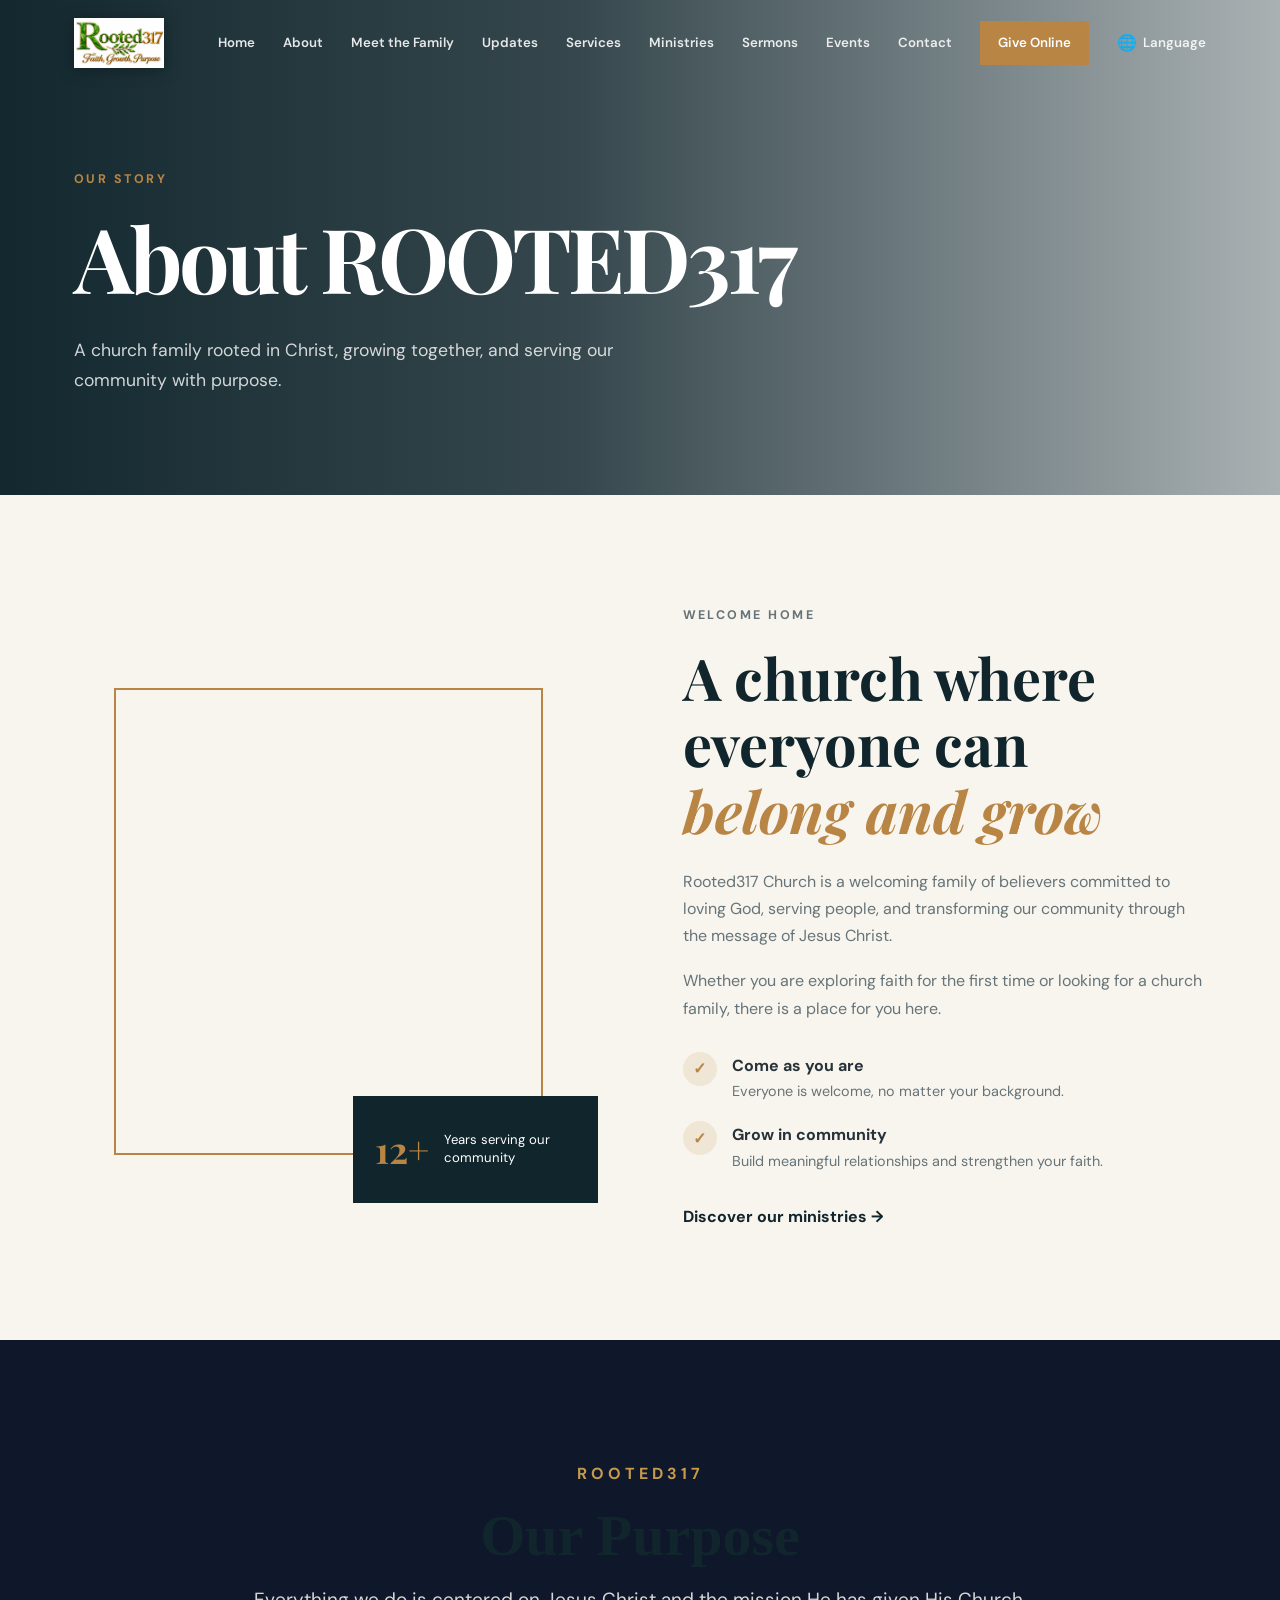
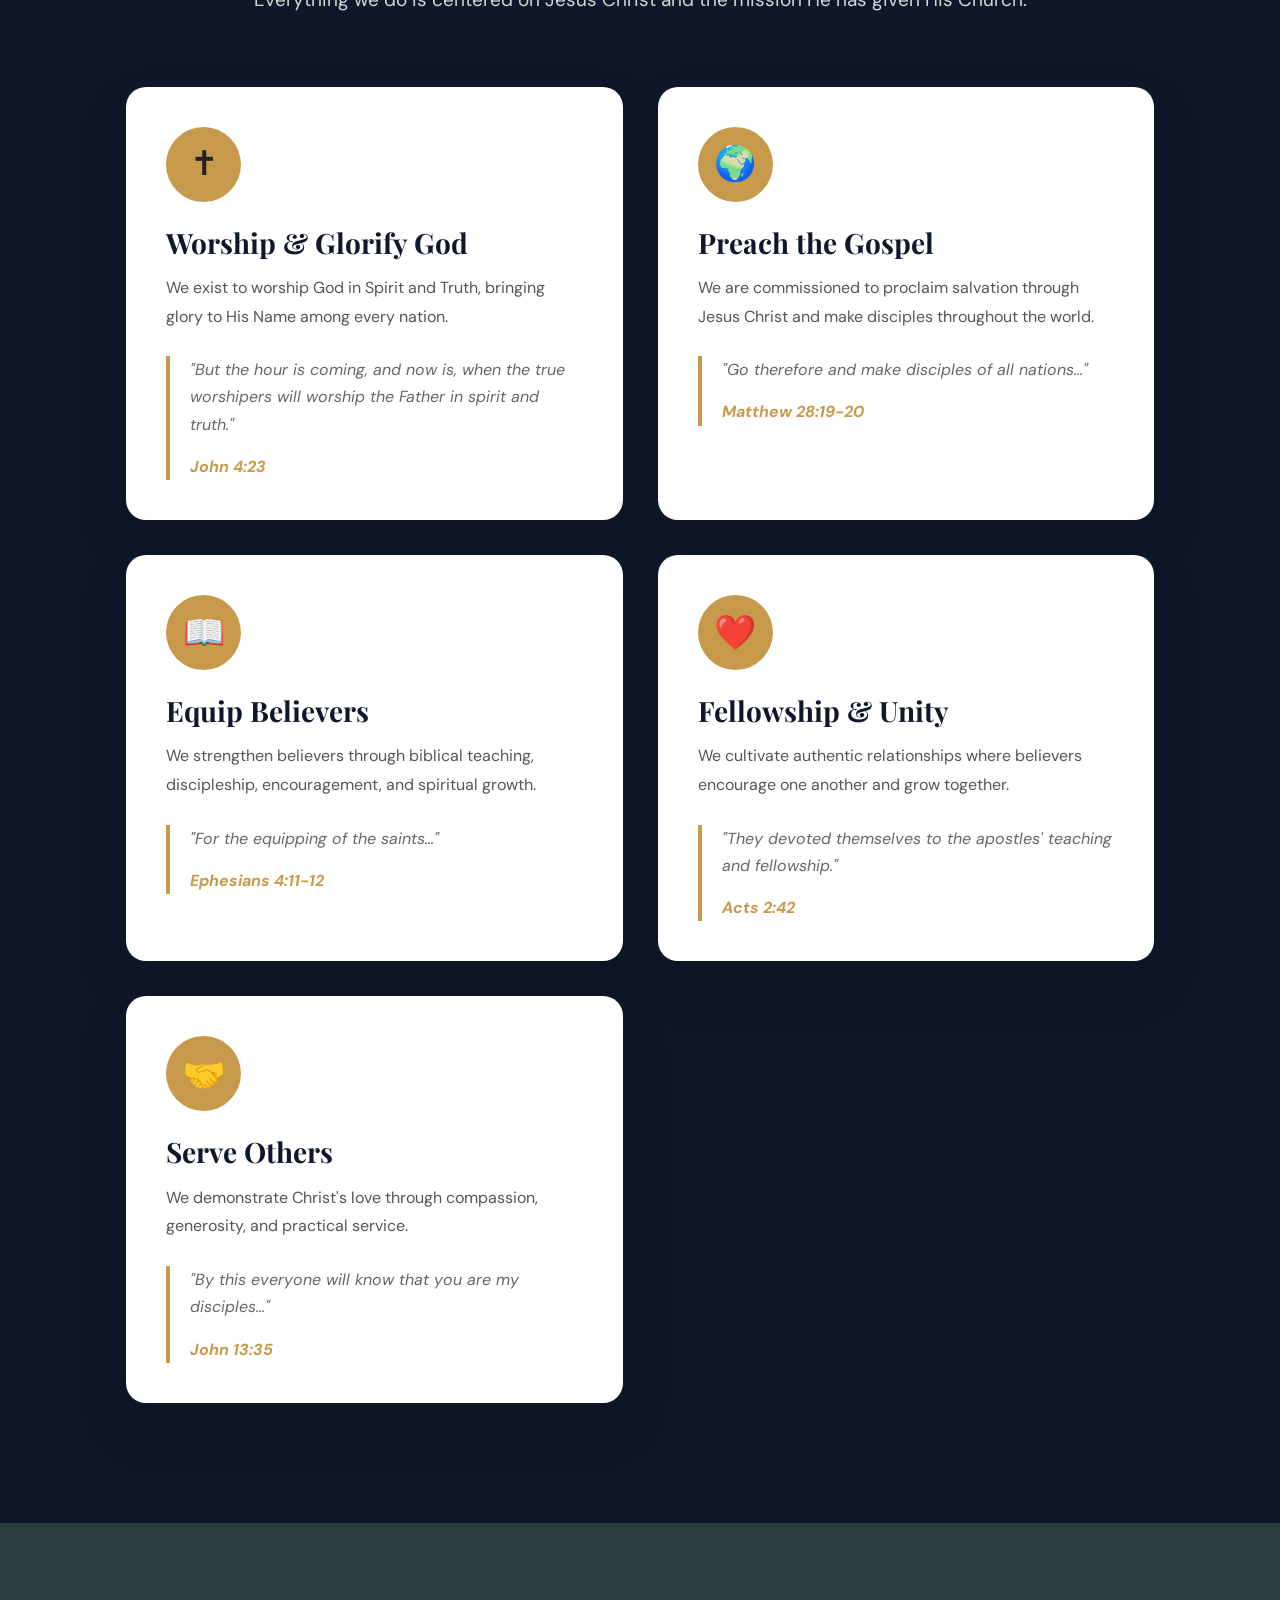
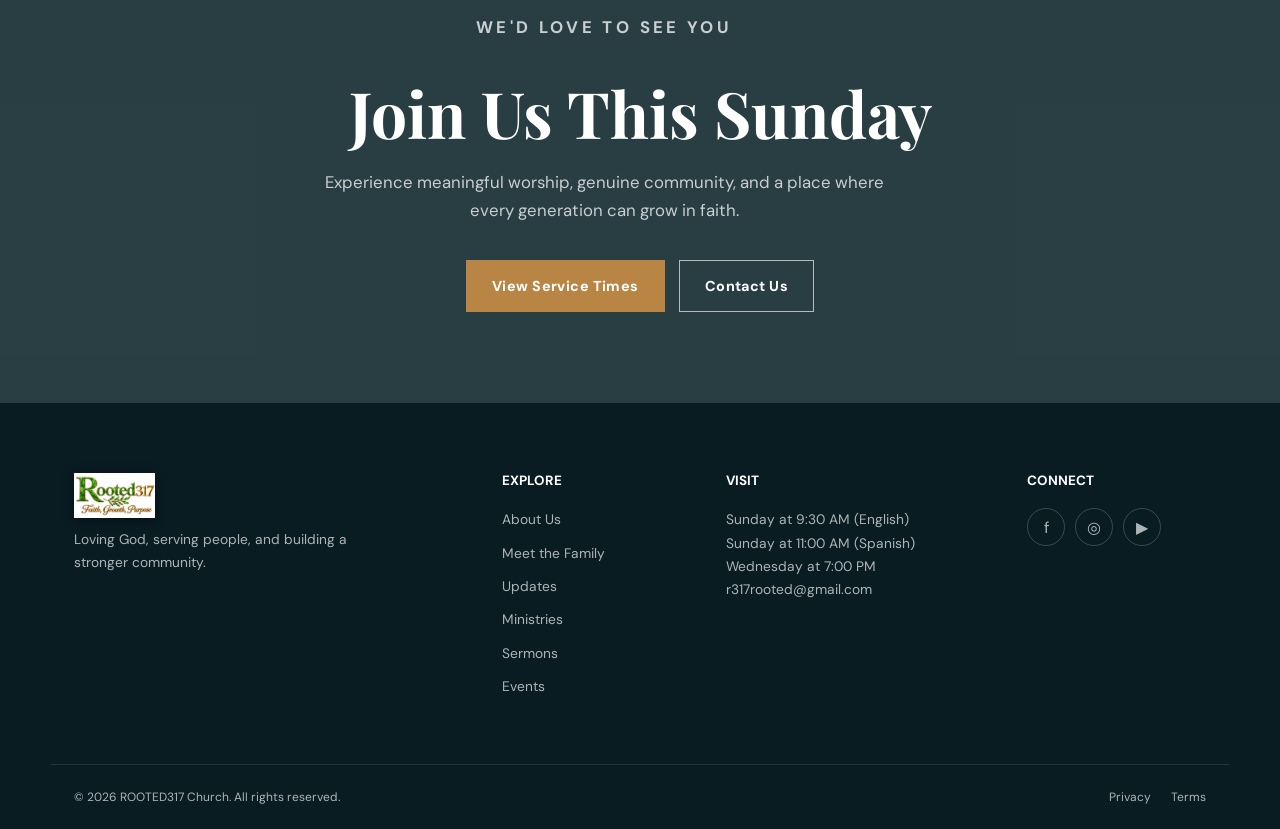
==== commit cd3d96ea: "fix: connect Facebook footer links" ====
--- a/about.html
+++ b/about.html
@@ -525,7 +525,7 @@
       <div>
         <h3>Connect</h3>
         <div class="social-links">
-          <a href="#" aria-label="Facebook">f</a>
+          <a href="https://www.facebook.com/share/p/1F45ZCB2Nk/" target="_blank" rel="noopener noreferrer" aria-label="Facebook">f</a>
           <a href="#" aria-label="Instagram">◎</a>
           <a href="https://www.youtube.com/live/7pUGcycP3KI" target="_blank" rel="noopener" aria-label="YouTube">▶</a>
         </div>
--- a/style.css
+++ b/style.css
@@ -1942,6 +1942,12 @@
     opacity: 1;
     pointer-events: auto;
     transform: translateY(0);
+  }
+
+  /* Horizontal reveal offsets cause sideways scroll on phones — make them vertical */
+  .reveal-left,
+  .reveal-right {
+    transform: translateY(35px);
   }
 
   .nav-menu > a,
